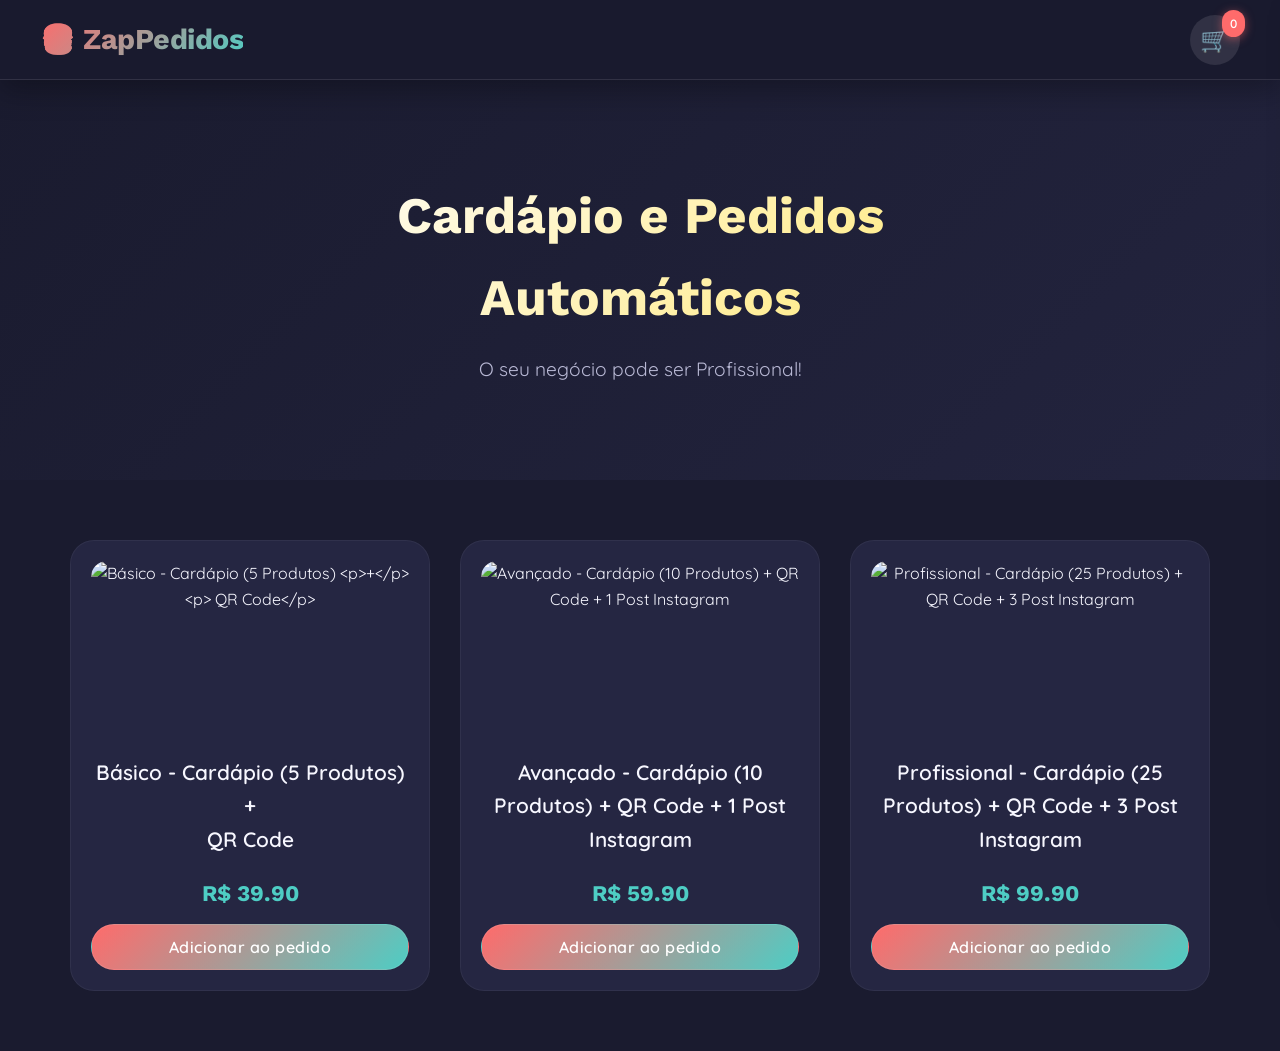
==== index.html @ 63b74d00 "Add files via upload" ====
<!DOCTYPE html>
<html lang="pt-br">
<head>
<meta charset="UTF-8">
<meta name="viewport" content="width=device-width, initial-scale=1.0">
<title>ZapPedidos • Cardápio Digital</title>

<link rel="preconnect" href="https://fonts.googleapis.com">
<link rel="preconnect" href="https://fonts.gstatic.com" crossorigin>
<link href="https://fonts.googleapis.com/css2?family=Quicksand:wght@300;400;500;600;700&family=Work+Sans:wght@300;400;500;600&display=swap" rel="stylesheet">

<style>
:root {
  --primary: #ff6b6b;
  --primary-light: #ff8e8e;
  --secondary: #4ecdc4;
  --accent: #ffe66d;
  --bg-dark: #1a1b2f;
  --bg-card: #252642;
  --bg-sidebar: #2c2d4a;
  --text-primary: #f7f7ff;
  --text-secondary: #b8b8d4;
  --shadow: 0 10px 30px rgba(0, 0, 0, 0.3);
  --shadow-hover: 0 15px 40px rgba(0, 0, 0, 0.4);
  --gradient: linear-gradient(135deg, var(--primary), var(--secondary));
  --success: #4caf50;
  --warning: #ff9800;
}

* {
  margin: 0;
  padding: 0;
  box-sizing: border-box;
  font-family: 'Quicksand', sans-serif;
}

body {
  background: var(--bg-dark);
  color: var(--text-primary);
  line-height: 1.6;
}


header {
  position: fixed;
  top: 0;
  left: 0;
  width: 100%;
  height: 80px;
  background: rgba(26, 27, 47, 0.95);
  backdrop-filter: blur(10px);
  -webkit-backdrop-filter: blur(10px);
  display: flex;
  justify-content: space-between;
  align-items: center;
  padding: 0 40px;
  z-index: 1000;
  box-shadow: var(--shadow);
  border-bottom: 1px solid rgba(255, 255, 255, 0.1);
}

.logo {
  font-size: 1.8rem;
  font-weight: 700;
  background: var(--gradient);
  -webkit-background-clip: text;
  -webkit-text-fill-color: transparent;
  letter-spacing: -0.5px;
  font-family: 'Work Sans', sans-serif;
}

.cart-icon {
  cursor: pointer;
  position: relative;
  font-size: 24px;
  padding: 10px;
  background: rgba(255, 255, 255, 0.1);
  border-radius: 50%;
  width: 50px;
  height: 50px;
  display: flex;
  align-items: center;
  justify-content: center;
  transition: all 0.3s ease;
}

.cart-icon:hover {
  background: rgba(255, 255, 255, 0.2);
  transform: scale(1.1);
}

.cart-count {
  position: absolute;
  top: -5px;
  right: -5px;
  background: var(--primary);
  color: white;
  font-size: 12px;
  font-weight: 600;
  padding: 4px 8px;
  border-radius: 20px;
  min-width: 22px;
  text-align: center;
  box-shadow: 0 2px 10px rgba(255, 107, 107, 0.5);
}

.hero {
  margin-top: 80px;
  height: 400px;
  background: linear-gradient(135deg, rgba(26, 27, 47, 0.9), rgba(37, 38, 66, 0.8)), url("https://images.unsplash.com/photo-1504674900247-0877df9cc836?w=1200") center/cover no-repeat;
  display: flex;
  align-items: center;
  justify-content: center;
  text-align: center;
  position: relative;
}

.hero-content {
  max-width: 800px;
  padding: 0 20px;
  animation: fadeInUp 1s ease;
}

@keyframes fadeInUp {
  from {
    opacity: 0;
    transform: translateY(30px);
  }
  to {
    opacity: 1;
    transform: translateY(0);
  }
}

.hero h1 {
  font-size: 3.2rem;
  font-weight: 700;
  margin-bottom: 15px;
  font-family: 'Work Sans', sans-serif;
  background: linear-gradient(135deg, #fff, var(--accent));
  -webkit-background-clip: text;
  -webkit-text-fill-color: transparent;
}

.hero p {
  font-size: 1.2rem;
  color: var(--text-secondary);
  font-weight: 400;
}


.container {
  max-width: 1200px;
  margin: 0 auto;
  padding: 60px 30px;
}

.grid {
  display: grid;
  grid-template-columns: repeat(auto-fill, minmax(280px, 1fr));
  gap: 30px;
}

.card {
  background: var(--bg-card);
  border-radius: 24px;
  padding: 20px;
  text-align: center;
  transition: all 0.3s cubic-bezier(0.4, 0, 0.2, 1);
  border: 1px solid rgba(255, 255, 255, 0.05);
  backdrop-filter: blur(10px);
  display: flex;
  flex-direction: column;
}

.card:hover {
  transform: translateY(-8px);
  box-shadow: var(--shadow-hover);
  border-color: rgba(78, 205, 196, 0.3);
}

.card img {
  width: 100%;
  height: 180px;
  object-fit: cover;
  border-radius: 16px;
  margin-bottom: 15px;
  transition: transform 0.3s ease;
}

.card:hover img {
  transform: scale(1.02);
}

.card h3 {
  font-size: 1.3rem;
  font-weight: 600;
  margin-bottom: 8px;
  color: var(--text-primary);
}

.card span {
  color: var(--secondary);
  font-weight: 700;
  font-size: 1.4rem;
  display: block;
  margin: 12px 0;
  font-family: 'Work Sans', sans-serif;
}

button {
  background: var(--gradient);
  border: none;
  padding: 12px 20px;
  border-radius: 50px;
  color: white;
  font-weight: 600;
  font-size: 1rem;
  cursor: pointer;
  transition: all 0.3s ease;
  border: 1px solid rgba(255, 255, 255, 0.1);
  font-family: 'Quicksand', sans-serif;
  letter-spacing: 0.5px;
}

button:hover {
  transform: scale(1.05);
  box-shadow: 0 5px 20px rgba(78, 205, 196, 0.4);
}

button:active {
  transform: scale(0.95);
}

.overlay {
  position: fixed;
  inset: 0;
  background: rgba(0, 0, 0, 0.7);
  backdrop-filter: blur(5px);
  -webkit-backdrop-filter: blur(5px);
  opacity: 0;
  pointer-events: none;
  transition: opacity 0.4s ease;
  z-index: 1100;
}

.overlay.active {
  opacity: 1;
  pointer-events: all;
}

.sidebar {
  position: fixed;
  right: -400px;
  top: 0;
  width: 380px;
  height: 100%;
  background: var(--bg-sidebar);
  padding: 30px;
  transition: right 0.4s cubic-bezier(0.4, 0, 0.2, 1);
  overflow-y: auto;
  z-index: 1200;
  box-shadow: var(--shadow);
  border-left: 1px solid rgba(255, 255, 255, 0.1);
}

.sidebar.active {
  right: 0;
}

.sidebar-header {
  display: flex;
  justify-content: space-between;
  align-items: center;
  margin-bottom: 30px;
  padding-bottom: 15px;
  border-bottom: 2px solid rgba(255, 255, 255, 0.1);
}

.sidebar-header h2 {
  font-size: 1.8rem;
  font-weight: 600;
  color: var(--text-primary);
  font-family: 'Work Sans', sans-serif;
}

.sidebar-header button {
  background: rgba(255, 255, 255, 0.1);
  border: none;
  font-size: 24px;
  width: 40px;
  height: 40px;
  border-radius: 50%;
  display: flex;
  align-items: center;
  justify-content: center;
  cursor: pointer;
  transition: all 0.3s ease;
  padding: 0;
}

.sidebar-header button:hover {
  background: rgba(255, 107, 107, 0.3);
  transform: rotate(90deg);
}

.item {
  display: flex;
  justify-content: space-between;
  align-items: center;
  margin-bottom: 20px;
  padding: 15px;
  background: rgba(255, 255, 255, 0.05);
  border-radius: 16px;
  transition: all 0.3s ease;
}

.item:hover {
  background: rgba(255, 255, 255, 0.1);
  transform: translateX(-5px);
}

.item strong {
  font-size: 1.1rem;
  color: var(--text-primary);
}

.controls {
  display: flex;
  align-items: center;
  gap: 12px;
  margin-top: 8px;
}

.controls button {
  padding: 6px 12px;
  font-size: 16px;
  font-weight: 700;
  min-width: 35px;
  border-radius: 12px;
  background: rgba(255, 255, 255, 0.1);
}

.controls button:hover {
  background: var(--gradient);
  transform: scale(1.1);
}

.controls span {
  font-weight: 600;
  min-width: 25px;
  text-align: center;
}

.total {
  margin-top: 25px;
  padding-top: 20px;
  border-top: 2px solid rgba(255, 255, 255, 0.1);
  font-weight: 700;
  font-size: 1.4rem;
  display: flex;
  justify-content: space-between;
  color: var(--secondary);
  font-family: 'Work Sans', sans-serif;
}

.pagamento-section {
  margin-top: 20px;
  background: rgba(255, 255, 255, 0.05);
  border-radius: 20px;
  padding: 20px;
}

.pagamento-section h3 {
  font-size: 1.2rem;
  margin-bottom: 15px;
  color: var(--text-primary);
  display: flex;
  align-items: center;
  gap: 8px;
}

.pagamento-opcoes {
  display: flex;
  flex-direction: column;
  gap: 12px;
}

.pagamento-option {
  display: flex;
  align-items: center;
  padding: 12px 15px;
  background: rgba(255, 255, 255, 0.03);
  border: 2px solid transparent;
  border-radius: 16px;
  cursor: pointer;
  transition: all 0.3s ease;
}

.pagamento-option:hover {
  background: rgba(255, 255, 255, 0.08);
  transform: translateX(5px);
}

.pagamento-option.selected {
  border-color: var(--secondary);
  background: rgba(78, 205, 196, 0.1);
  box-shadow: 0 0 20px rgba(78, 205, 196, 0.2);
}

.pagamento-option input[type="radio"] {
  display: none;
}

.pagamento-icon {
  font-size: 24px;
  margin-right: 15px;
  width: 40px;
  height: 40px;
  display: flex;
  align-items: center;
  justify-content: center;
  background: rgba(255, 255, 255, 0.1);
  border-radius: 12px;
}

.pagamento-info {
  flex: 1;
}

.pagamento-info strong {
  display: block;
  font-size: 1.1rem;
  color: var(--text-primary);
}

.pagamento-info small {
  font-size: 0.85rem;
  color: var(--text-secondary);
  opacity: 0.8;
}

.pagamento-check {
  color: var(--secondary);
  font-size: 20px;
  opacity: 0;
  transition: opacity 0.3s ease;
}

.pagamento-option.selected .pagamento-check {
  opacity: 1;
}


.troco-container {
  margin-top: 15px;
  padding: 15px;
  background: rgba(255, 255, 255, 0.03);
  border-radius: 16px;
  border-left: 4px solid var(--warning);
  animation: slideDown 0.3s ease;
}

@keyframes slideDown {
  from {
    opacity: 0;
    transform: translateY(-10px);
  }
  to {
    opacity: 1;
    transform: translateY(0);
  }
}

.troco-container label {
  display: block;
  margin-bottom: 8px;
  color: var(--text-primary);
  font-size: 0.95rem;
}

.troco-container input {
  margin-top: 0;
}

input {
  width: 100%;
  margin-top: 15px;
  padding: 15px 18px;
  border-radius: 16px;
  border: 2px solid transparent;
  background: rgba(255, 255, 255, 0.1);
  color: var(--text-primary);
  font-size: 1rem;
  transition: all 0.3s ease;
  font-family: 'Quicksand', sans-serif;
}

input:focus {
  outline: none;
  border-color: var(--secondary);
  background: rgba(255, 255, 255, 0.15);
}

input::placeholder {
  color: var(--text-secondary);
  opacity: 0.7;
}

.finalizar {
  margin-top: 25px;
  width: 100%;
  padding: 16px;
  font-size: 1.1rem;
  font-weight: 700;
  text-transform: uppercase;
  letter-spacing: 1px;
  background: linear-gradient(135deg, var(--primary), #ff8e8e);
}

::-webkit-scrollbar {
  width: 8px;
}

::-webkit-scrollbar-track {
  background: var(--bg-dark);
}

::-webkit-scrollbar-thumb {
  background: var(--primary-light);
  border-radius: 20px;
}

::-webkit-scrollbar-thumb:hover {
  background: var(--primary);
}


@keyframes slideIn {
  from {
    opacity: 0;
    transform: translateX(30px);
  }
  to {
    opacity: 1;
    transform: translateX(0);
  }
}

.card {
  animation: slideIn 0.5s ease backwards;
}

.card:nth-child(1) { animation-delay: 0.1s; }
.card:nth-child(2) { animation-delay: 0.2s; }
.card:nth-child(3) { animation-delay: 0.3s; }
.card:nth-child(4) { animation-delay: 0.4s; }
.card:nth-child(5) { animation-delay: 0.5s; }
.card:nth-child(6) { animation-delay: 0.6s; }

@media (max-width: 768px) {
  header {
    padding: 0 20px;
    height: 70px;
  }
  
  .logo {
    font-size: 1.5rem;
  }
  
  .hero {
    height: 300px;
    margin-top: 70px;
  }
  
  .hero h1 {
    font-size: 2.2rem;
  }
  
  .hero p {
    font-size: 1rem;
  }
  
  .container {
    padding: 40px 20px;
  }
  
  .grid {
    grid-template-columns: 1fr;
    gap: 20px;
  }
  
  .sidebar {
    width: 100%;
    right: -100%;
    padding: 20px;
  }
}
</style>
</head>
<body>

<header>
  <div class="logo">🍔 ZapPedidos</div>
  <div class="cart-icon" onclick="abrirCarrinho()">
    🛒
    <div class="cart-count" id="cart-count">0</div>
  </div>
</header>

<section class="hero">
  <div class="hero-content">
    <h1>Cardápio e Pedidos Automáticos</h1>
    <p>O seu negócio pode ser Profissional!</p>
  </div>
</section>

<div class="container">
  <div class="grid" id="produtos"></div>
</div>

<div class="overlay" id="overlay" onclick="fecharCarrinho()"></div>

<div class="sidebar" id="sidebar">
  <div class="sidebar-header">
    <h2>🛍️ Seu Pedido</h2>
    <button onclick="fecharCarrinho()" aria-label="Fechar carrinho">✕</button>
  </div>

  <div id="itens"></div>
  <div class="total" id="total">Total: R$ 0,00</div>

  <input type="text" id="nome" placeholder="Seu nome completo" autocomplete="off">
  <input type="text" id="endereco" placeholder="Endereço para entrega" autocomplete="off">

  <div class="pagamento-section">
    <h3>💳 Forma de Pagamento</h3>
    <div class="pagamento-opcoes">
      <label class="pagamento-option" id="option-dinheiro" onclick="selecionarPagamento('dinheiro')">
        <input type="radio" name="pagamento" value="dinheiro" id="pag-dinheiro">
        <span class="pagamento-icon">💵</span>
        <div class="pagamento-info">
          <strong>Dinheiro</strong>
          <small>Pagamento na entrega</small>
        </div>
        <span class="pagamento-check" id="check-dinheiro">✓</span>
      </label>
      <label class="pagamento-option" id="option-cartao" onclick="selecionarPagamento('cartao')">
        <input type="radio" name="pagamento" value="cartao" id="pag-cartao">
        <span class="pagamento-icon">💳</span>
        <div class="pagamento-info">
          <strong>Cartão</strong>
          <small>Crédito ou débito</small>
        </div>
        <span class="pagamento-check" id="check-cartao">✓</span>
      </label>
      <label class="pagamento-option" id="option-pix" onclick="selecionarPagamento('pix')">
        <input type="radio" name="pagamento" value="pix" id="pag-pix">
        <span class="pagamento-icon">📱</span>
        <div class="pagamento-info">
          <strong>PIX</strong>
          <small>Chave será enviada no WhatsApp</small>
        </div>
        <span class="pagamento-check" id="check-pix">✓</span>
      </label>
    </div>

    <div id="troco-container" class="troco-container" style="display: none;">
      <label>💰 Precisa de troco para quanto?</label>
      <input type="text" id="troco" placeholder="Ex: R$ 100,00" autocomplete="off">
    </div>
  </div>

  <button class="finalizar" onclick="enviar()">
    📱 Finalizar no WhatsApp
  </button>
</div>

<script>
const MEU_WHATSAPP = "5524992346329"; 

const PRODUTOS = [
  { id: 1, nome: "Básico - Cardápio (5 Produtos) <p>+</p><p> QR Code</p>", preco: 39.90, img: "https://ghostxxan.github.io/imagesZap/img/Propaganda/basico1-600x350.png" },
  { id: 2, nome: "Avançado - Cardápio (10 Produtos) + QR Code + 1 Post Instagram", preco: 59.90, img: "https://ghostxxan.github.io/imagesZap/img/Propaganda/avancado1-600x350.png" },
  { id: 3, nome: "Profissional - Cardápio (25 Produtos) + QR Code + 3 Post Instagram", preco: 99.90, img: "https://ghostxxan.github.io/imagesZap/img/Propaganda/profissional-600x350.png" }
];

let carrinho = {};
let pagamentoSelecionado = null;

function render() {
  document.getElementById("produtos").innerHTML = PRODUTOS.map(p => `
    <div class="card">
      <img src="${p.img}" alt="${p.nome}" loading="lazy">
      <h3>${p.nome}</h3>
      <span>R$ ${p.preco.toFixed(2)}</span>
      <button onclick="add(${p.id})">Adicionar ao pedido</button>
    </div>
  `).join("");
}

function add(id) {
  if (!carrinho[id]) {
    carrinho[id] = { ...PRODUTOS.find(p => p.id === id), qtd: 0 };
  }
  carrinho[id].qtd++;
  atualizar();
  animarBotao(id);
}

function remove(id) {
  if (carrinho[id]) {
    carrinho[id].qtd--;
    if (carrinho[id].qtd <= 0) {
      delete carrinho[id];
    }
  }
  atualizar();
}

function animarBotao(id) {
  const botoes = document.querySelectorAll('.card button');
  botoes[id - 1].style.transform = 'scale(0.95)';
  setTimeout(() => {
    botoes[id - 1].style.transform = 'scale(1)';
  }, 200);
}

function atualizar() {
  let total = 0;
  let qtdTotal = 0;
  let html = "";

  Object.values(carrinho).forEach(item => {
    total += item.preco * item.qtd;
    qtdTotal += item.qtd;

    html += `
      <div class="item">
        <div>
          <strong>${item.nome}</strong>
          <div class="controls">
            <button onclick="remove(${item.id})" aria-label="Remover um">−</button>
            <span>${item.qtd}</span>
            <button onclick="add(${item.id})" aria-label="Adicionar mais">+</button>
          </div>
        </div>
        <span>R$ ${(item.preco * item.qtd).toFixed(2)}</span>
      </div>
    `;
  });

  if (qtdTotal === 0) {
    html = '<p style="text-align: center; opacity: 0.7; padding: 30px;">Seu carrinho está vazio 🛒</p>';
  }

  document.getElementById("itens").innerHTML = html;
  document.getElementById("total").innerHTML = `Total: <span>R$ ${total.toFixed(2)}</span>`;
  document.getElementById("cart-count").innerText = qtdTotal;
}

function selecionarPagamento(tipo) {
  pagamentoSelecionado = tipo;
  
  document.querySelectorAll('.pagamento-option').forEach(opt => {
    opt.classList.remove('selected');
  });

  document.getElementById(`option-${tipo}`).classList.add('selected');

  const trocoContainer = document.getElementById('troco-container');
  if (tipo === 'dinheiro') {
    trocoContainer.style.display = 'block';
  } else {
    trocoContainer.style.display = 'none';
    document.getElementById('troco').value = '';
  }
}

function abrirCarrinho() {
  document.getElementById("sidebar").classList.add("active");
  document.getElementById("overlay").classList.add("active");
  document.body.style.overflow = "hidden";
}

function fecharCarrinho() {
  document.getElementById("sidebar").classList.remove("active");
  document.getElementById("overlay").classList.remove("active");
  document.body.style.overflow = "auto";
}

document.addEventListener("keydown", function(e) {
  if (e.key === "Escape") {
    fecharCarrinho();
  }
});

function enviar() {
  const nome = document.getElementById("nome").value.trim();
  const endereco = document.getElementById("endereco").value.trim();
  const troco = document.getElementById("troco").value.trim();

  if (!nome || !endereco || Object.keys(carrinho).length === 0) {
    alert("Por favor, preencha seu nome, endereço e adicione itens ao carrinho! 💛");
    return;
  }

  if (!pagamentoSelecionado) {
    alert("Escolha uma forma de pagamento! 💳");
    return;
  }

  let total = 0;
  
  const pagamentoInfo = {
    dinheiro: { emoji: "💵", texto: "Dinheiro" },
    cartao: { emoji: "💳", texto: "Cartão (Crédito/Débito)" },
    pix: { emoji: "📱", texto: "PIX" }
  };

  let texto = `🧾 *NOVO PEDIDO - ZapPedidos*\n\n`;
  texto += `👤 *Cliente:* ${nome}\n`;
  texto += `📍 *Endereço:* ${endereco}\n`;
  texto += `━━━━━━━━━━━━━━━━━━\n\n`;
  texto += `*ITENS DO PEDIDO:*\n`;

  Object.values(carrinho).forEach(item => {
    texto += `• ${item.qtd}x ${item.nome} - R$ ${(item.preco * item.qtd).toFixed(2)}\n`;
    total += item.preco * item.qtd;
  });

  texto += `\n━━━━━━━━━━━━━━━━━━\n`;
  texto += `💰 *TOTAL: R$ ${total.toFixed(2)}*\n`;
  texto += `💳 *Pagamento:* ${pagamentoInfo[pagamentoSelecionado].emoji} ${pagamentoInfo[pagamentoSelecionado].texto}\n`;
  

  if (pagamentoSelecionado === 'dinheiro' && troco) {
    texto += `💵 *Troco para:* R$ ${troco}\n`;
  }
  
  texto += `━━━━━━━━━━━━━━━━━━\n\n`;
  texto += `⏱️ *Tempo estimado:* 45-60 min\n`;
  
  if (pagamentoSelecionado === 'pix') {
    texto += `🔑 *Chave PIX:* Enviaremos no chat\n`;
  }
  
  texto += `\n✨ *Obrigado pela preferência!*`;

  window.open(`https://wa.me/${MEU_WHATSAPP}?text=${encodeURIComponent(texto)}`, '_blank');
  

  alert("✅ Pedido enviado para o WhatsApp!");
  

}


render();
</script>

</body>
</html>
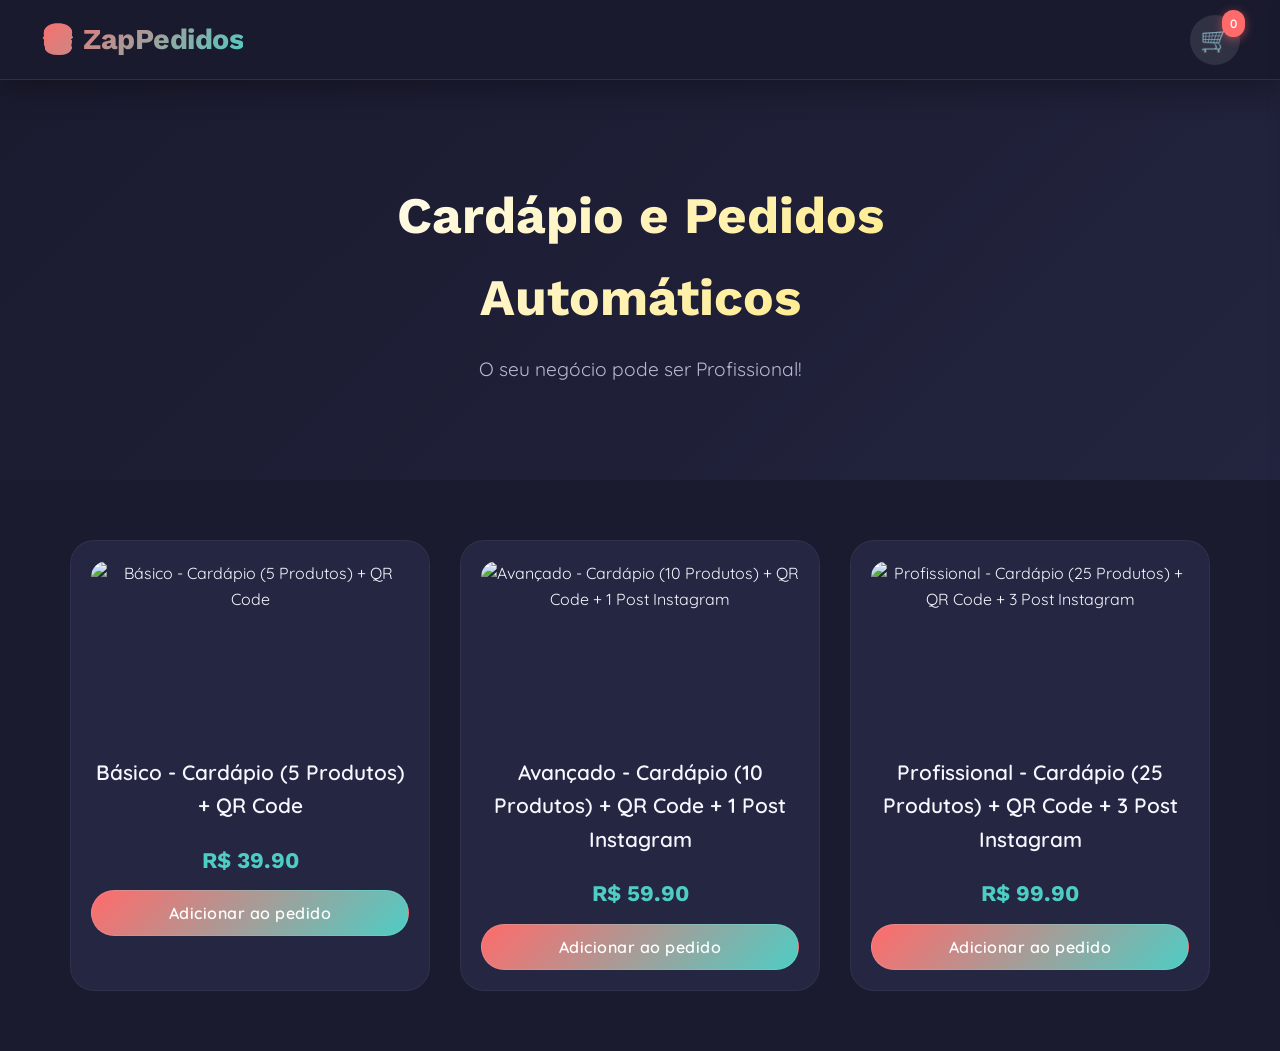
==== commit b7fa4c1d: "Update index.html" ====
--- a/index.html
+++ b/index.html
@@ -680,7 +680,7 @@
 const MEU_WHATSAPP = "5524992346329"; 
 
 const PRODUTOS = [
-  { id: 1, nome: "Básico - Cardápio (5 Produtos) <p>+</p><p> QR Code</p>", preco: 39.90, img: "https://ghostxxan.github.io/imagesZap/img/Propaganda/basico1-600x350.png" },
+  { id: 1, nome: "Básico - Cardápio (5 Produtos) + QR Code", preco: 39.90 ,  img: "https://ghostxxan.github.io/imagesZap/img/Propaganda/basico1-600x350.png" },
   { id: 2, nome: "Avançado - Cardápio (10 Produtos) + QR Code + 1 Post Instagram", preco: 59.90, img: "https://ghostxxan.github.io/imagesZap/img/Propaganda/avancado1-600x350.png" },
   { id: 3, nome: "Profissional - Cardápio (25 Produtos) + QR Code + 3 Post Instagram", preco: 99.90, img: "https://ghostxxan.github.io/imagesZap/img/Propaganda/profissional-600x350.png" }
 ];
@@ -813,14 +813,14 @@
   let total = 0;
   
   const pagamentoInfo = {
-    dinheiro: { emoji: "💵", texto: "Dinheiro" },
-    cartao: { emoji: "💳", texto: "Cartão (Crédito/Débito)" },
-    pix: { emoji: "📱", texto: "PIX" }
+    dinheiro: { texto: "Dinheiro" },
+    cartao: { texto: "Cartão (Crédito/Débito)" },
+    pix: { texto: "PIX" }
   };
 
-  let texto = `🧾 *NOVO PEDIDO - ZapPedidos*\n\n`;
-  texto += `👤 *Cliente:* ${nome}\n`;
-  texto += `📍 *Endereço:* ${endereco}\n`;
+  let texto = ` *NOVO PEDIDO - ZapPedidos*\n\n`;
+  texto += ` *Cliente:* ${nome}\n`;
+  texto += ` *Endereço:* ${endereco}\n`;
   texto += `━━━━━━━━━━━━━━━━━━\n\n`;
   texto += `*ITENS DO PEDIDO:*\n`;
 
@@ -830,22 +830,22 @@
   });
 
   texto += `\n━━━━━━━━━━━━━━━━━━\n`;
-  texto += `💰 *TOTAL: R$ ${total.toFixed(2)}*\n`;
-  texto += `💳 *Pagamento:* ${pagamentoInfo[pagamentoSelecionado].emoji} ${pagamentoInfo[pagamentoSelecionado].texto}\n`;
+  texto += ` *TOTAL: R$ ${total.toFixed(2)}*\n`;
+  texto += ` *Pagamento:* ${pagamentoInfo[pagamentoSelecionado].texto}\n`;
   
 
   if (pagamentoSelecionado === 'dinheiro' && troco) {
-    texto += `💵 *Troco para:* R$ ${troco}\n`;
+    texto += ` *Troco para:* R$ ${troco}\n`;
   }
   
   texto += `━━━━━━━━━━━━━━━━━━\n\n`;
-  texto += `⏱️ *Tempo estimado:* 45-60 min\n`;
+  texto += ` *Tempo estimado:* 45-60 min\n`;
   
   if (pagamentoSelecionado === 'pix') {
-    texto += `🔑 *Chave PIX:* Enviaremos no chat\n`;
-  }
-  
-  texto += `\n✨ *Obrigado pela preferência!*`;
+    texto += ` *Chave PIX:* Enviaremos no chat\n`;
+  }
+  
+  texto += `\n *Obrigado pela preferência!*`;
 
   window.open(`https://wa.me/${MEU_WHATSAPP}?text=${encodeURIComponent(texto)}`, '_blank');
   
@@ -860,4 +860,8 @@
 </script>
 
 </body>
-</html>+
+</html>
+
+
+
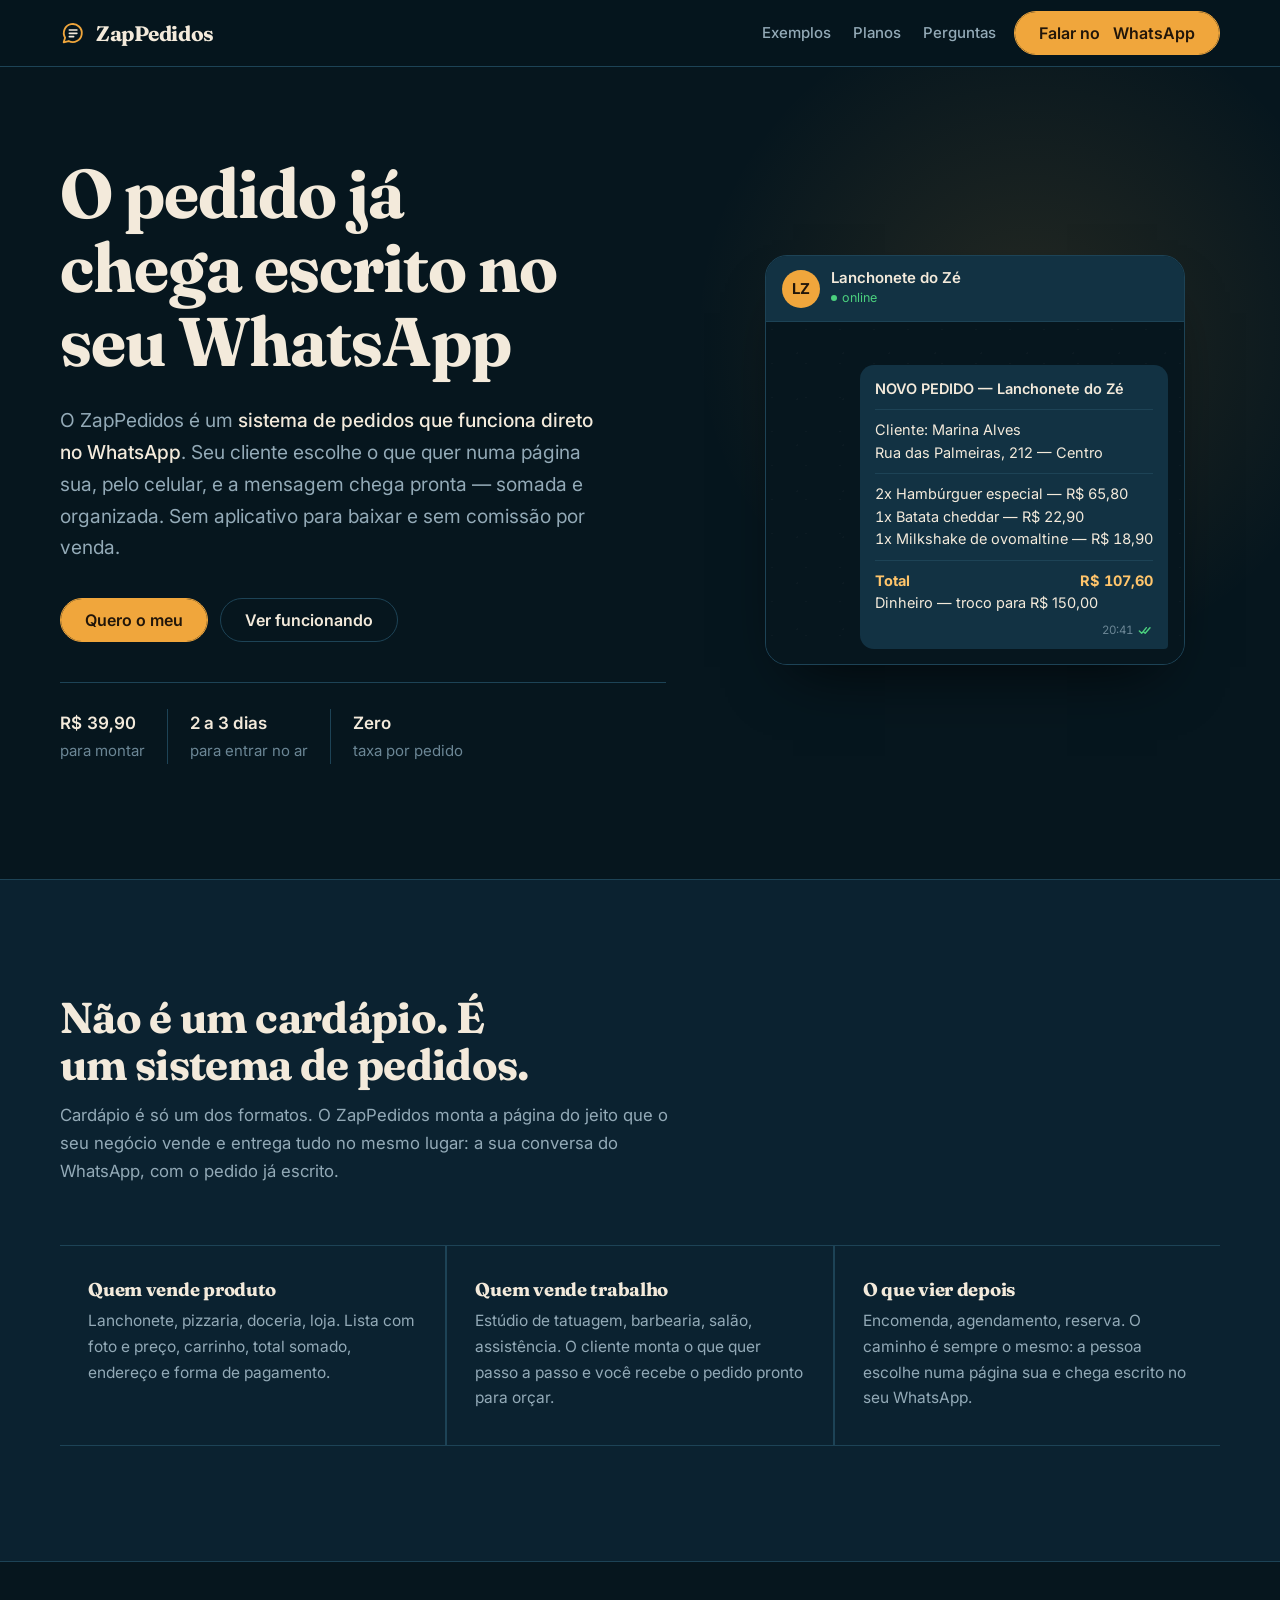
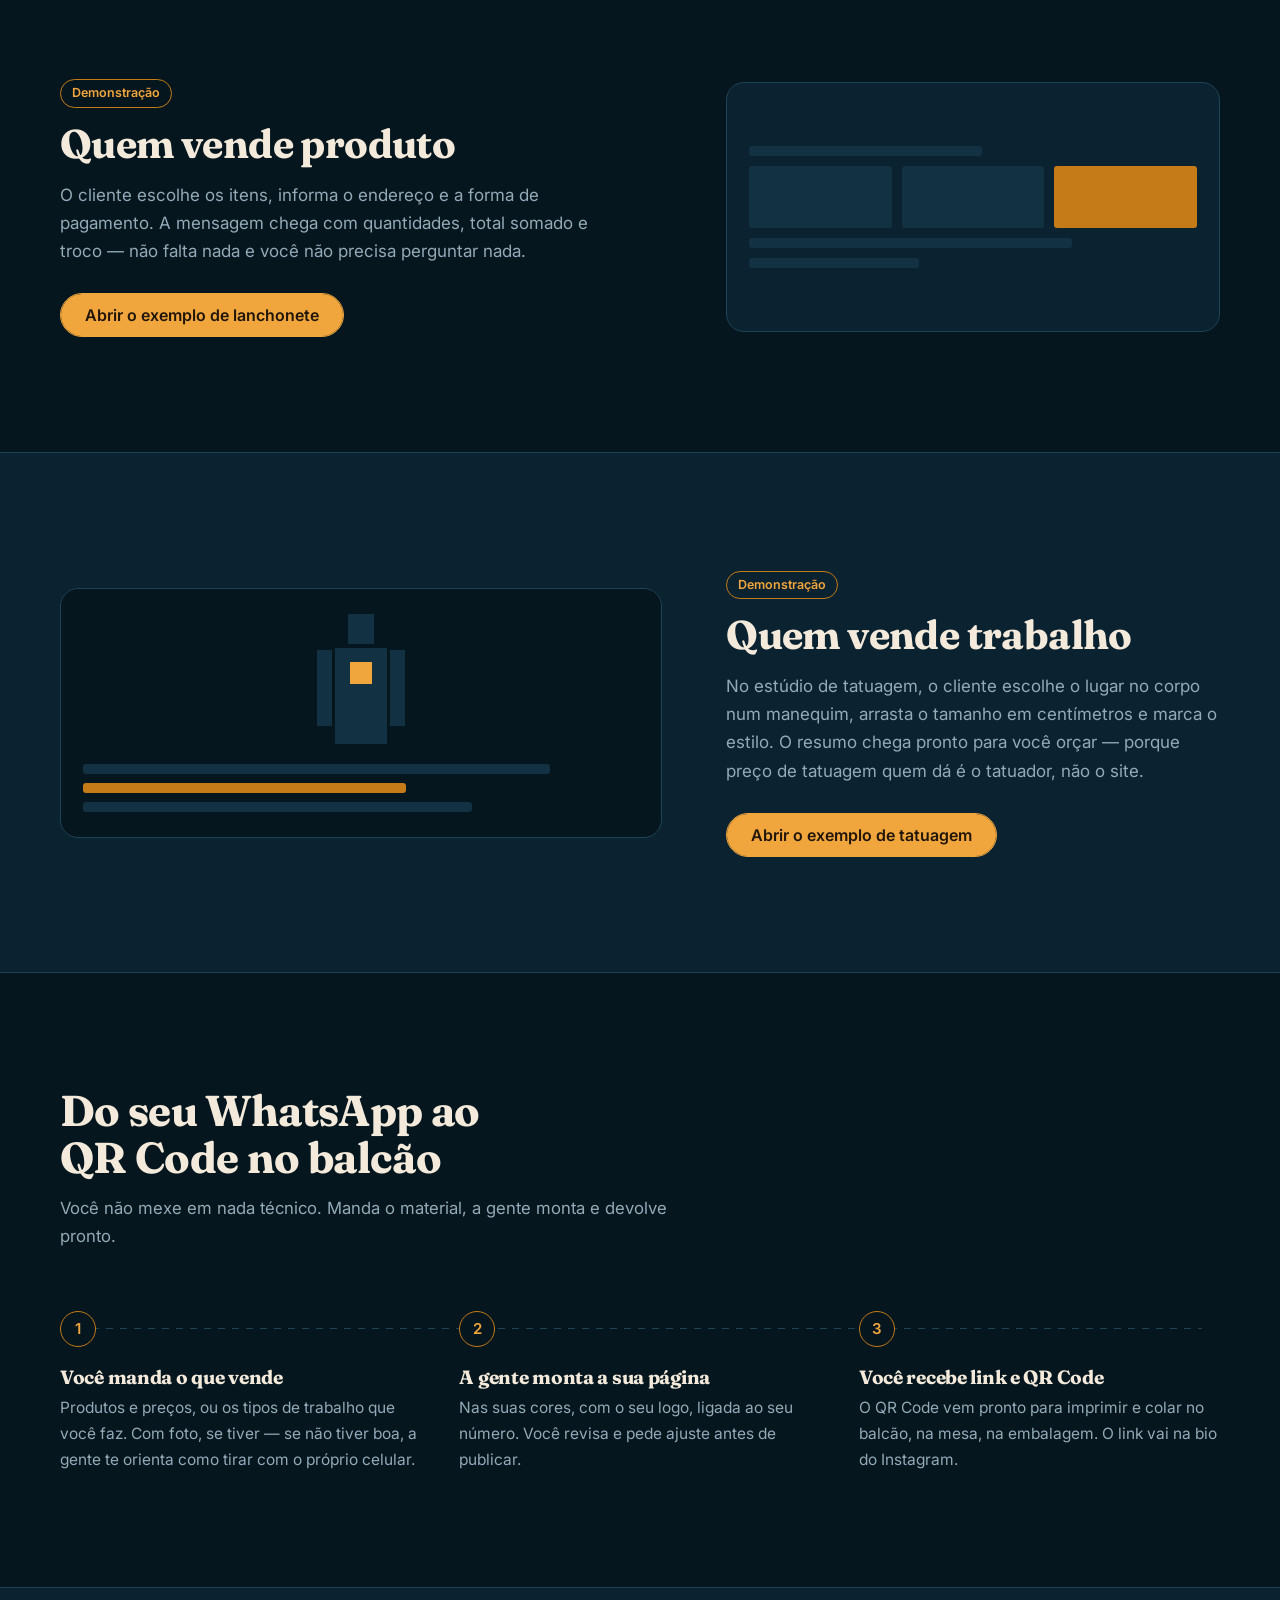
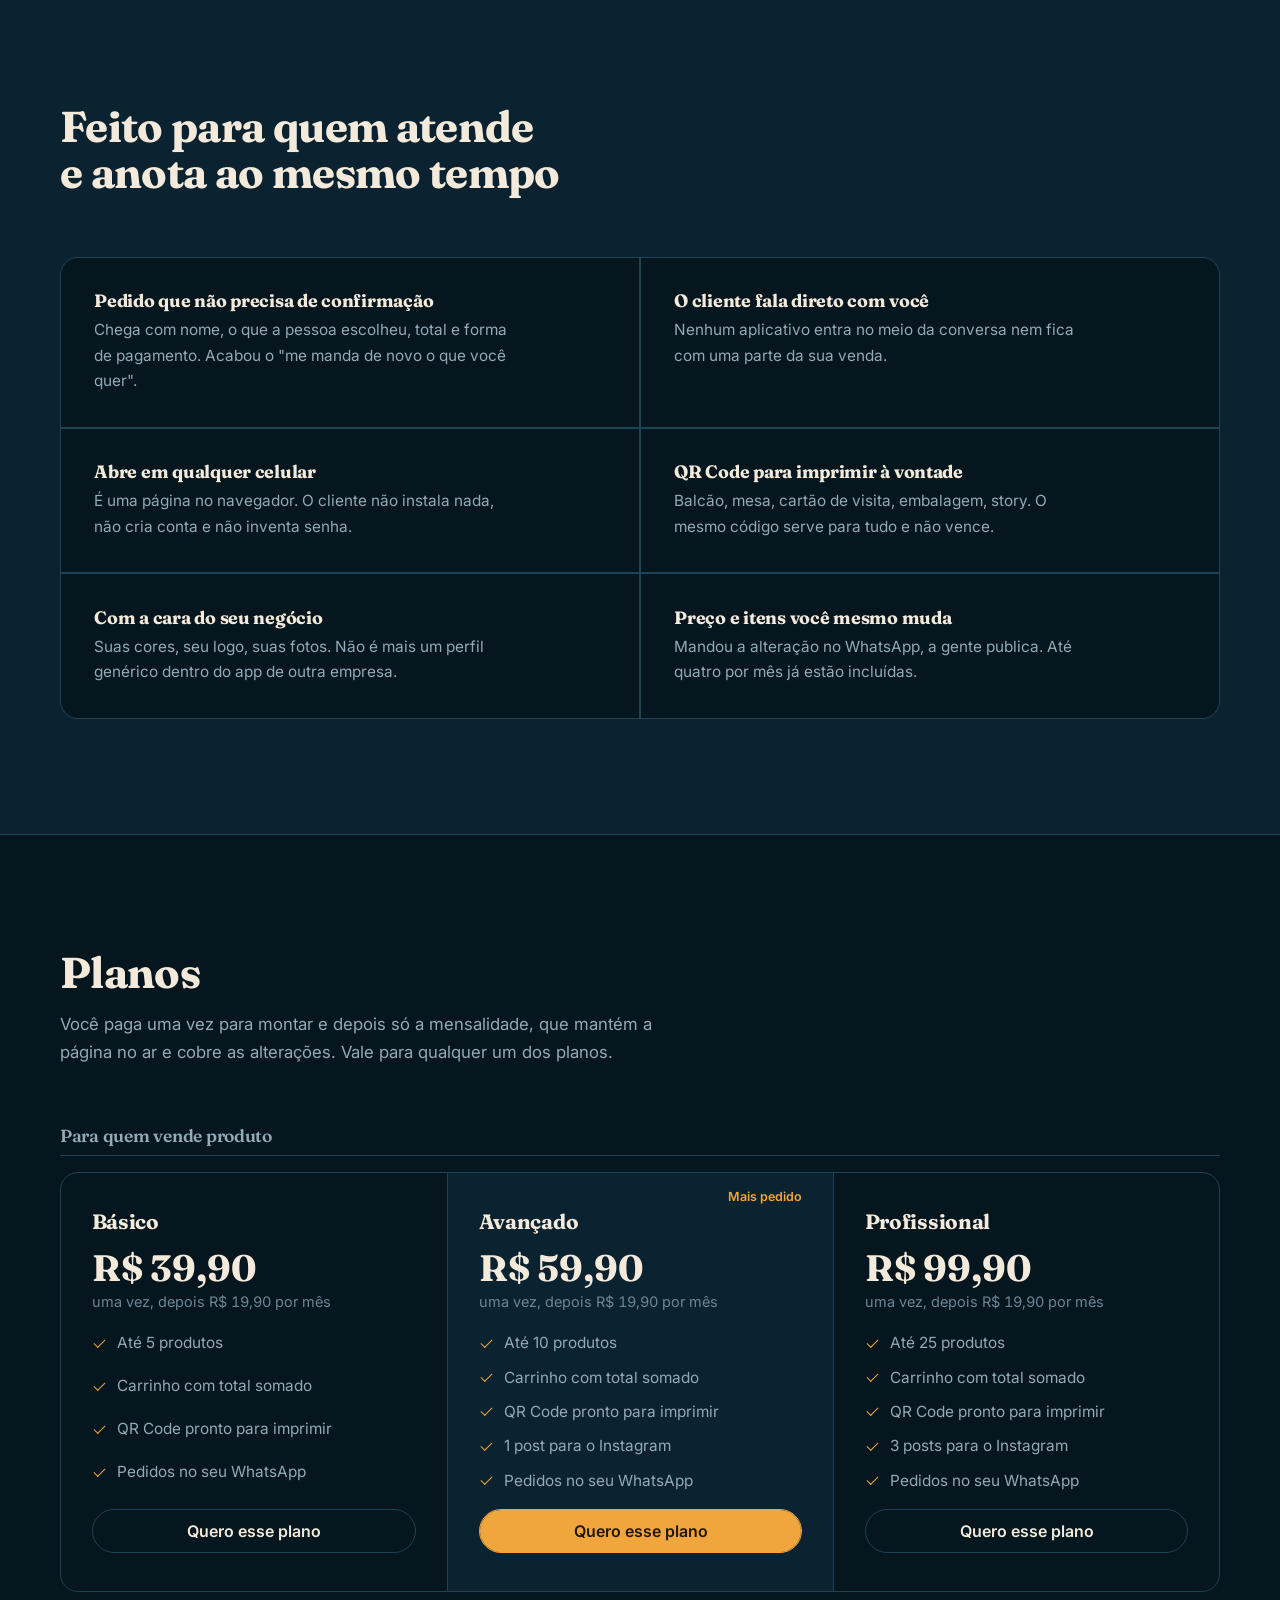
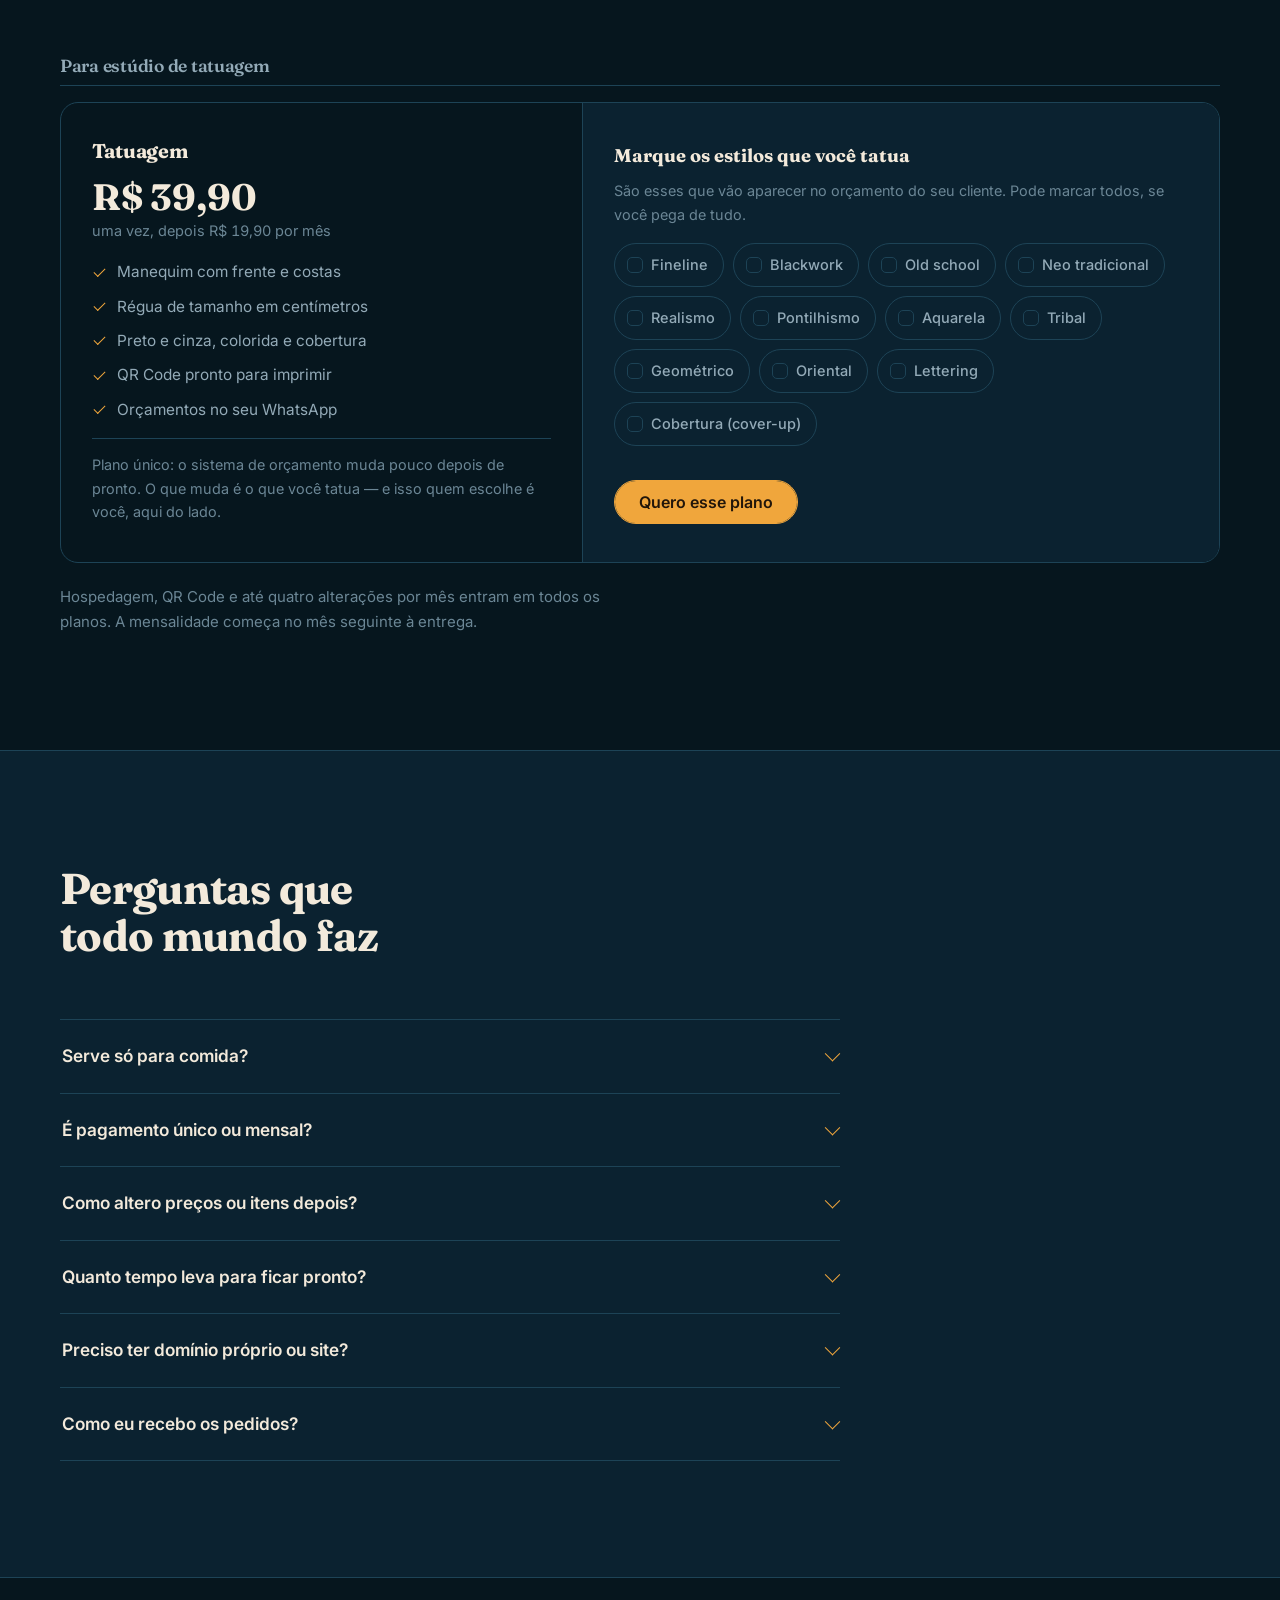
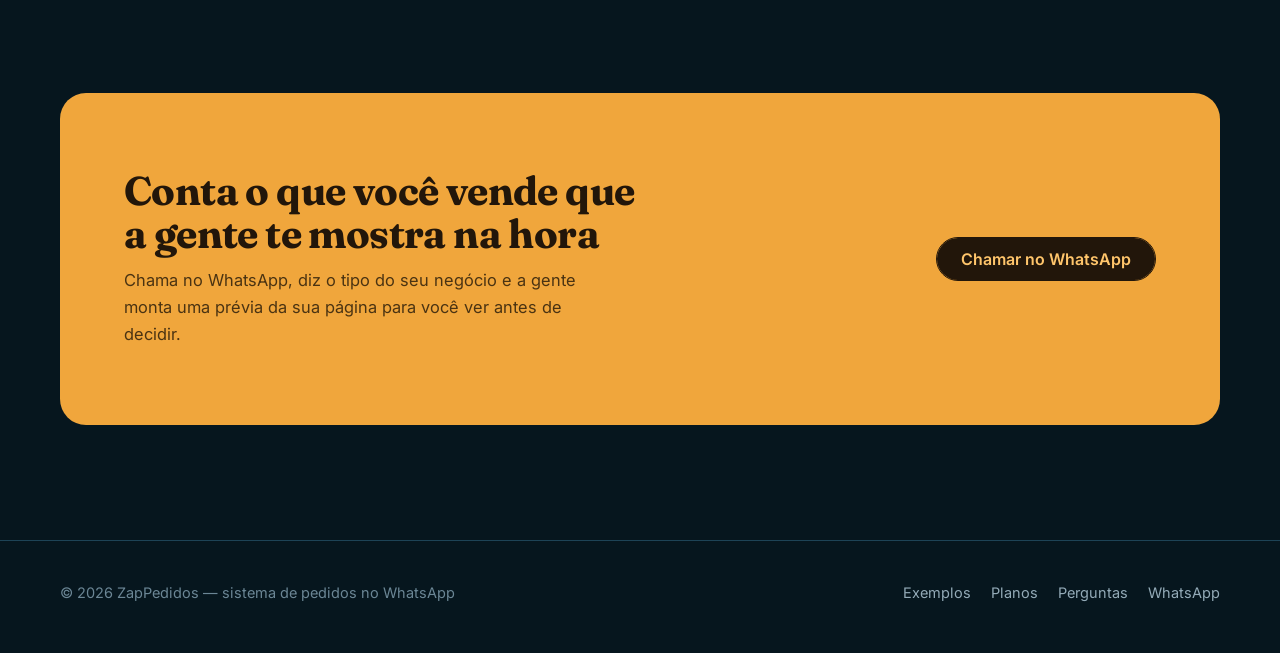
==== commit 290da7cf: "Add files via upload" ====
--- a/index.html
+++ b/index.html
@@ -1,867 +1,411 @@
-<!DOCTYPE html>
-<html lang="pt-br">
-<head>
-<meta charset="UTF-8">
-<meta name="viewport" content="width=device-width, initial-scale=1.0">
-<title>ZapPedidos • Cardápio Digital</title>
-
-<link rel="preconnect" href="https://fonts.googleapis.com">
-<link rel="preconnect" href="https://fonts.gstatic.com" crossorigin>
-<link href="https://fonts.googleapis.com/css2?family=Quicksand:wght@300;400;500;600;700&family=Work+Sans:wght@300;400;500;600&display=swap" rel="stylesheet">
-
-<style>
-:root {
-  --primary: #ff6b6b;
-  --primary-light: #ff8e8e;
-  --secondary: #4ecdc4;
-  --accent: #ffe66d;
-  --bg-dark: #1a1b2f;
-  --bg-card: #252642;
-  --bg-sidebar: #2c2d4a;
-  --text-primary: #f7f7ff;
-  --text-secondary: #b8b8d4;
-  --shadow: 0 10px 30px rgba(0, 0, 0, 0.3);
-  --shadow-hover: 0 15px 40px rgba(0, 0, 0, 0.4);
-  --gradient: linear-gradient(135deg, var(--primary), var(--secondary));
-  --success: #4caf50;
-  --warning: #ff9800;
-}
-
-* {
-  margin: 0;
-  padding: 0;
-  box-sizing: border-box;
-  font-family: 'Quicksand', sans-serif;
-}
-
-body {
-  background: var(--bg-dark);
-  color: var(--text-primary);
-  line-height: 1.6;
-}
-
-
-header {
-  position: fixed;
-  top: 0;
-  left: 0;
-  width: 100%;
-  height: 80px;
-  background: rgba(26, 27, 47, 0.95);
-  backdrop-filter: blur(10px);
-  -webkit-backdrop-filter: blur(10px);
-  display: flex;
-  justify-content: space-between;
-  align-items: center;
-  padding: 0 40px;
-  z-index: 1000;
-  box-shadow: var(--shadow);
-  border-bottom: 1px solid rgba(255, 255, 255, 0.1);
-}
-
-.logo {
-  font-size: 1.8rem;
-  font-weight: 700;
-  background: var(--gradient);
-  -webkit-background-clip: text;
-  -webkit-text-fill-color: transparent;
-  letter-spacing: -0.5px;
-  font-family: 'Work Sans', sans-serif;
-}
-
-.cart-icon {
-  cursor: pointer;
-  position: relative;
-  font-size: 24px;
-  padding: 10px;
-  background: rgba(255, 255, 255, 0.1);
-  border-radius: 50%;
-  width: 50px;
-  height: 50px;
-  display: flex;
-  align-items: center;
-  justify-content: center;
-  transition: all 0.3s ease;
-}
-
-.cart-icon:hover {
-  background: rgba(255, 255, 255, 0.2);
-  transform: scale(1.1);
-}
-
-.cart-count {
-  position: absolute;
-  top: -5px;
-  right: -5px;
-  background: var(--primary);
-  color: white;
-  font-size: 12px;
-  font-weight: 600;
-  padding: 4px 8px;
-  border-radius: 20px;
-  min-width: 22px;
-  text-align: center;
-  box-shadow: 0 2px 10px rgba(255, 107, 107, 0.5);
-}
-
-.hero {
-  margin-top: 80px;
-  height: 400px;
-  background: linear-gradient(135deg, rgba(26, 27, 47, 0.9), rgba(37, 38, 66, 0.8)), url("https://images.unsplash.com/photo-1504674900247-0877df9cc836?w=1200") center/cover no-repeat;
-  display: flex;
-  align-items: center;
-  justify-content: center;
-  text-align: center;
-  position: relative;
-}
-
-.hero-content {
-  max-width: 800px;
-  padding: 0 20px;
-  animation: fadeInUp 1s ease;
-}
-
-@keyframes fadeInUp {
-  from {
-    opacity: 0;
-    transform: translateY(30px);
-  }
-  to {
-    opacity: 1;
-    transform: translateY(0);
-  }
-}
-
-.hero h1 {
-  font-size: 3.2rem;
-  font-weight: 700;
-  margin-bottom: 15px;
-  font-family: 'Work Sans', sans-serif;
-  background: linear-gradient(135deg, #fff, var(--accent));
-  -webkit-background-clip: text;
-  -webkit-text-fill-color: transparent;
-}
-
-.hero p {
-  font-size: 1.2rem;
-  color: var(--text-secondary);
-  font-weight: 400;
-}
-
-
-.container {
-  max-width: 1200px;
-  margin: 0 auto;
-  padding: 60px 30px;
-}
-
-.grid {
-  display: grid;
-  grid-template-columns: repeat(auto-fill, minmax(280px, 1fr));
-  gap: 30px;
-}
-
-.card {
-  background: var(--bg-card);
-  border-radius: 24px;
-  padding: 20px;
-  text-align: center;
-  transition: all 0.3s cubic-bezier(0.4, 0, 0.2, 1);
-  border: 1px solid rgba(255, 255, 255, 0.05);
-  backdrop-filter: blur(10px);
-  display: flex;
-  flex-direction: column;
-}
-
-.card:hover {
-  transform: translateY(-8px);
-  box-shadow: var(--shadow-hover);
-  border-color: rgba(78, 205, 196, 0.3);
-}
-
-.card img {
-  width: 100%;
-  height: 180px;
-  object-fit: cover;
-  border-radius: 16px;
-  margin-bottom: 15px;
-  transition: transform 0.3s ease;
-}
-
-.card:hover img {
-  transform: scale(1.02);
-}
-
-.card h3 {
-  font-size: 1.3rem;
-  font-weight: 600;
-  margin-bottom: 8px;
-  color: var(--text-primary);
-}
-
-.card span {
-  color: var(--secondary);
-  font-weight: 700;
-  font-size: 1.4rem;
-  display: block;
-  margin: 12px 0;
-  font-family: 'Work Sans', sans-serif;
-}
-
-button {
-  background: var(--gradient);
-  border: none;
-  padding: 12px 20px;
-  border-radius: 50px;
-  color: white;
-  font-weight: 600;
-  font-size: 1rem;
-  cursor: pointer;
-  transition: all 0.3s ease;
-  border: 1px solid rgba(255, 255, 255, 0.1);
-  font-family: 'Quicksand', sans-serif;
-  letter-spacing: 0.5px;
-}
-
-button:hover {
-  transform: scale(1.05);
-  box-shadow: 0 5px 20px rgba(78, 205, 196, 0.4);
-}
-
-button:active {
-  transform: scale(0.95);
-}
-
-.overlay {
-  position: fixed;
-  inset: 0;
-  background: rgba(0, 0, 0, 0.7);
-  backdrop-filter: blur(5px);
-  -webkit-backdrop-filter: blur(5px);
-  opacity: 0;
-  pointer-events: none;
-  transition: opacity 0.4s ease;
-  z-index: 1100;
-}
-
-.overlay.active {
-  opacity: 1;
-  pointer-events: all;
-}
-
-.sidebar {
-  position: fixed;
-  right: -400px;
-  top: 0;
-  width: 380px;
-  height: 100%;
-  background: var(--bg-sidebar);
-  padding: 30px;
-  transition: right 0.4s cubic-bezier(0.4, 0, 0.2, 1);
-  overflow-y: auto;
-  z-index: 1200;
-  box-shadow: var(--shadow);
-  border-left: 1px solid rgba(255, 255, 255, 0.1);
-}
-
-.sidebar.active {
-  right: 0;
-}
-
-.sidebar-header {
-  display: flex;
-  justify-content: space-between;
-  align-items: center;
-  margin-bottom: 30px;
-  padding-bottom: 15px;
-  border-bottom: 2px solid rgba(255, 255, 255, 0.1);
-}
-
-.sidebar-header h2 {
-  font-size: 1.8rem;
-  font-weight: 600;
-  color: var(--text-primary);
-  font-family: 'Work Sans', sans-serif;
-}
-
-.sidebar-header button {
-  background: rgba(255, 255, 255, 0.1);
-  border: none;
-  font-size: 24px;
-  width: 40px;
-  height: 40px;
-  border-radius: 50%;
-  display: flex;
-  align-items: center;
-  justify-content: center;
-  cursor: pointer;
-  transition: all 0.3s ease;
-  padding: 0;
-}
-
-.sidebar-header button:hover {
-  background: rgba(255, 107, 107, 0.3);
-  transform: rotate(90deg);
-}
-
-.item {
-  display: flex;
-  justify-content: space-between;
-  align-items: center;
-  margin-bottom: 20px;
-  padding: 15px;
-  background: rgba(255, 255, 255, 0.05);
-  border-radius: 16px;
-  transition: all 0.3s ease;
-}
-
-.item:hover {
-  background: rgba(255, 255, 255, 0.1);
-  transform: translateX(-5px);
-}
-
-.item strong {
-  font-size: 1.1rem;
-  color: var(--text-primary);
-}
-
-.controls {
-  display: flex;
-  align-items: center;
-  gap: 12px;
-  margin-top: 8px;
-}
-
-.controls button {
-  padding: 6px 12px;
-  font-size: 16px;
-  font-weight: 700;
-  min-width: 35px;
-  border-radius: 12px;
-  background: rgba(255, 255, 255, 0.1);
-}
-
-.controls button:hover {
-  background: var(--gradient);
-  transform: scale(1.1);
-}
-
-.controls span {
-  font-weight: 600;
-  min-width: 25px;
-  text-align: center;
-}
-
-.total {
-  margin-top: 25px;
-  padding-top: 20px;
-  border-top: 2px solid rgba(255, 255, 255, 0.1);
-  font-weight: 700;
-  font-size: 1.4rem;
-  display: flex;
-  justify-content: space-between;
-  color: var(--secondary);
-  font-family: 'Work Sans', sans-serif;
-}
-
-.pagamento-section {
-  margin-top: 20px;
-  background: rgba(255, 255, 255, 0.05);
-  border-radius: 20px;
-  padding: 20px;
-}
-
-.pagamento-section h3 {
-  font-size: 1.2rem;
-  margin-bottom: 15px;
-  color: var(--text-primary);
-  display: flex;
-  align-items: center;
-  gap: 8px;
-}
-
-.pagamento-opcoes {
-  display: flex;
-  flex-direction: column;
-  gap: 12px;
-}
-
-.pagamento-option {
-  display: flex;
-  align-items: center;
-  padding: 12px 15px;
-  background: rgba(255, 255, 255, 0.03);
-  border: 2px solid transparent;
-  border-radius: 16px;
-  cursor: pointer;
-  transition: all 0.3s ease;
-}
-
-.pagamento-option:hover {
-  background: rgba(255, 255, 255, 0.08);
-  transform: translateX(5px);
-}
-
-.pagamento-option.selected {
-  border-color: var(--secondary);
-  background: rgba(78, 205, 196, 0.1);
-  box-shadow: 0 0 20px rgba(78, 205, 196, 0.2);
-}
-
-.pagamento-option input[type="radio"] {
-  display: none;
-}
-
-.pagamento-icon {
-  font-size: 24px;
-  margin-right: 15px;
-  width: 40px;
-  height: 40px;
-  display: flex;
-  align-items: center;
-  justify-content: center;
-  background: rgba(255, 255, 255, 0.1);
-  border-radius: 12px;
-}
-
-.pagamento-info {
-  flex: 1;
-}
-
-.pagamento-info strong {
-  display: block;
-  font-size: 1.1rem;
-  color: var(--text-primary);
-}
-
-.pagamento-info small {
-  font-size: 0.85rem;
-  color: var(--text-secondary);
-  opacity: 0.8;
-}
-
-.pagamento-check {
-  color: var(--secondary);
-  font-size: 20px;
-  opacity: 0;
-  transition: opacity 0.3s ease;
-}
-
-.pagamento-option.selected .pagamento-check {
-  opacity: 1;
-}
-
-
-.troco-container {
-  margin-top: 15px;
-  padding: 15px;
-  background: rgba(255, 255, 255, 0.03);
-  border-radius: 16px;
-  border-left: 4px solid var(--warning);
-  animation: slideDown 0.3s ease;
-}
-
-@keyframes slideDown {
-  from {
-    opacity: 0;
-    transform: translateY(-10px);
-  }
-  to {
-    opacity: 1;
-    transform: translateY(0);
-  }
-}
-
-.troco-container label {
-  display: block;
-  margin-bottom: 8px;
-  color: var(--text-primary);
-  font-size: 0.95rem;
-}
-
-.troco-container input {
-  margin-top: 0;
-}
-
-input {
-  width: 100%;
-  margin-top: 15px;
-  padding: 15px 18px;
-  border-radius: 16px;
-  border: 2px solid transparent;
-  background: rgba(255, 255, 255, 0.1);
-  color: var(--text-primary);
-  font-size: 1rem;
-  transition: all 0.3s ease;
-  font-family: 'Quicksand', sans-serif;
-}
-
-input:focus {
-  outline: none;
-  border-color: var(--secondary);
-  background: rgba(255, 255, 255, 0.15);
-}
-
-input::placeholder {
-  color: var(--text-secondary);
-  opacity: 0.7;
-}
-
-.finalizar {
-  margin-top: 25px;
-  width: 100%;
-  padding: 16px;
-  font-size: 1.1rem;
-  font-weight: 700;
-  text-transform: uppercase;
-  letter-spacing: 1px;
-  background: linear-gradient(135deg, var(--primary), #ff8e8e);
-}
-
-::-webkit-scrollbar {
-  width: 8px;
-}
-
-::-webkit-scrollbar-track {
-  background: var(--bg-dark);
-}
-
-::-webkit-scrollbar-thumb {
-  background: var(--primary-light);
-  border-radius: 20px;
-}
-
-::-webkit-scrollbar-thumb:hover {
-  background: var(--primary);
-}
-
-
-@keyframes slideIn {
-  from {
-    opacity: 0;
-    transform: translateX(30px);
-  }
-  to {
-    opacity: 1;
-    transform: translateX(0);
-  }
-}
-
-.card {
-  animation: slideIn 0.5s ease backwards;
-}
-
-.card:nth-child(1) { animation-delay: 0.1s; }
-.card:nth-child(2) { animation-delay: 0.2s; }
-.card:nth-child(3) { animation-delay: 0.3s; }
-.card:nth-child(4) { animation-delay: 0.4s; }
-.card:nth-child(5) { animation-delay: 0.5s; }
-.card:nth-child(6) { animation-delay: 0.6s; }
-
-@media (max-width: 768px) {
-  header {
-    padding: 0 20px;
-    height: 70px;
-  }
-  
-  .logo {
-    font-size: 1.5rem;
-  }
-  
-  .hero {
-    height: 300px;
-    margin-top: 70px;
-  }
-  
-  .hero h1 {
-    font-size: 2.2rem;
-  }
-  
-  .hero p {
-    font-size: 1rem;
-  }
-  
-  .container {
-    padding: 40px 20px;
-  }
-  
-  .grid {
-    grid-template-columns: 1fr;
-    gap: 20px;
-  }
-  
-  .sidebar {
-    width: 100%;
-    right: -100%;
-    padding: 20px;
-  }
-}
-</style>
-</head>
-<body>
-
-<header>
-  <div class="logo">🍔 ZapPedidos</div>
-  <div class="cart-icon" onclick="abrirCarrinho()">
-    🛒
-    <div class="cart-count" id="cart-count">0</div>
-  </div>
-</header>
-
-<section class="hero">
-  <div class="hero-content">
-    <h1>Cardápio e Pedidos Automáticos</h1>
-    <p>O seu negócio pode ser Profissional!</p>
-  </div>
-</section>
-
-<div class="container">
-  <div class="grid" id="produtos"></div>
-</div>
-
-<div class="overlay" id="overlay" onclick="fecharCarrinho()"></div>
-
-<div class="sidebar" id="sidebar">
-  <div class="sidebar-header">
-    <h2>🛍️ Seu Pedido</h2>
-    <button onclick="fecharCarrinho()" aria-label="Fechar carrinho">✕</button>
-  </div>
-
-  <div id="itens"></div>
-  <div class="total" id="total">Total: R$ 0,00</div>
-
-  <input type="text" id="nome" placeholder="Seu nome completo" autocomplete="off">
-  <input type="text" id="endereco" placeholder="Endereço para entrega" autocomplete="off">
-
-  <div class="pagamento-section">
-    <h3>💳 Forma de Pagamento</h3>
-    <div class="pagamento-opcoes">
-      <label class="pagamento-option" id="option-dinheiro" onclick="selecionarPagamento('dinheiro')">
-        <input type="radio" name="pagamento" value="dinheiro" id="pag-dinheiro">
-        <span class="pagamento-icon">💵</span>
-        <div class="pagamento-info">
-          <strong>Dinheiro</strong>
-          <small>Pagamento na entrega</small>
-        </div>
-        <span class="pagamento-check" id="check-dinheiro">✓</span>
-      </label>
-      <label class="pagamento-option" id="option-cartao" onclick="selecionarPagamento('cartao')">
-        <input type="radio" name="pagamento" value="cartao" id="pag-cartao">
-        <span class="pagamento-icon">💳</span>
-        <div class="pagamento-info">
-          <strong>Cartão</strong>
-          <small>Crédito ou débito</small>
-        </div>
-        <span class="pagamento-check" id="check-cartao">✓</span>
-      </label>
-      <label class="pagamento-option" id="option-pix" onclick="selecionarPagamento('pix')">
-        <input type="radio" name="pagamento" value="pix" id="pag-pix">
-        <span class="pagamento-icon">📱</span>
-        <div class="pagamento-info">
-          <strong>PIX</strong>
-          <small>Chave será enviada no WhatsApp</small>
-        </div>
-        <span class="pagamento-check" id="check-pix">✓</span>
-      </label>
-    </div>
-
-    <div id="troco-container" class="troco-container" style="display: none;">
-      <label>💰 Precisa de troco para quanto?</label>
-      <input type="text" id="troco" placeholder="Ex: R$ 100,00" autocomplete="off">
-    </div>
-  </div>
-
-  <button class="finalizar" onclick="enviar()">
-    📱 Finalizar no WhatsApp
-  </button>
-</div>
-
-<script>
-const MEU_WHATSAPP = "5524992346329"; 
-
-const PRODUTOS = [
-  { id: 1, nome: "Básico - Cardápio (5 Produtos) + QR Code", preco: 39.90 ,  img: "https://ghostxxan.github.io/imagesZap/img/Propaganda/basico1-600x350.png" },
-  { id: 2, nome: "Avançado - Cardápio (10 Produtos) + QR Code + 1 Post Instagram", preco: 59.90, img: "https://ghostxxan.github.io/imagesZap/img/Propaganda/avancado1-600x350.png" },
-  { id: 3, nome: "Profissional - Cardápio (25 Produtos) + QR Code + 3 Post Instagram", preco: 99.90, img: "https://ghostxxan.github.io/imagesZap/img/Propaganda/profissional-600x350.png" }
-];
-
-let carrinho = {};
-let pagamentoSelecionado = null;
-
-function render() {
-  document.getElementById("produtos").innerHTML = PRODUTOS.map(p => `
-    <div class="card">
-      <img src="${p.img}" alt="${p.nome}" loading="lazy">
-      <h3>${p.nome}</h3>
-      <span>R$ ${p.preco.toFixed(2)}</span>
-      <button onclick="add(${p.id})">Adicionar ao pedido</button>
-    </div>
-  `).join("");
-}
-
-function add(id) {
-  if (!carrinho[id]) {
-    carrinho[id] = { ...PRODUTOS.find(p => p.id === id), qtd: 0 };
-  }
-  carrinho[id].qtd++;
-  atualizar();
-  animarBotao(id);
-}
-
-function remove(id) {
-  if (carrinho[id]) {
-    carrinho[id].qtd--;
-    if (carrinho[id].qtd <= 0) {
-      delete carrinho[id];
-    }
-  }
-  atualizar();
-}
-
-function animarBotao(id) {
-  const botoes = document.querySelectorAll('.card button');
-  botoes[id - 1].style.transform = 'scale(0.95)';
-  setTimeout(() => {
-    botoes[id - 1].style.transform = 'scale(1)';
-  }, 200);
-}
-
-function atualizar() {
-  let total = 0;
-  let qtdTotal = 0;
-  let html = "";
-
-  Object.values(carrinho).forEach(item => {
-    total += item.preco * item.qtd;
-    qtdTotal += item.qtd;
-
-    html += `
-      <div class="item">
-        <div>
-          <strong>${item.nome}</strong>
-          <div class="controls">
-            <button onclick="remove(${item.id})" aria-label="Remover um">−</button>
-            <span>${item.qtd}</span>
-            <button onclick="add(${item.id})" aria-label="Adicionar mais">+</button>
-          </div>
-        </div>
-        <span>R$ ${(item.preco * item.qtd).toFixed(2)}</span>
-      </div>
-    `;
-  });
-
-  if (qtdTotal === 0) {
-    html = '<p style="text-align: center; opacity: 0.7; padding: 30px;">Seu carrinho está vazio 🛒</p>';
-  }
-
-  document.getElementById("itens").innerHTML = html;
-  document.getElementById("total").innerHTML = `Total: <span>R$ ${total.toFixed(2)}</span>`;
-  document.getElementById("cart-count").innerText = qtdTotal;
-}
-
-function selecionarPagamento(tipo) {
-  pagamentoSelecionado = tipo;
-  
-  document.querySelectorAll('.pagamento-option').forEach(opt => {
-    opt.classList.remove('selected');
-  });
-
-  document.getElementById(`option-${tipo}`).classList.add('selected');
-
-  const trocoContainer = document.getElementById('troco-container');
-  if (tipo === 'dinheiro') {
-    trocoContainer.style.display = 'block';
-  } else {
-    trocoContainer.style.display = 'none';
-    document.getElementById('troco').value = '';
-  }
-}
-
-function abrirCarrinho() {
-  document.getElementById("sidebar").classList.add("active");
-  document.getElementById("overlay").classList.add("active");
-  document.body.style.overflow = "hidden";
-}
-
-function fecharCarrinho() {
-  document.getElementById("sidebar").classList.remove("active");
-  document.getElementById("overlay").classList.remove("active");
-  document.body.style.overflow = "auto";
-}
-
-document.addEventListener("keydown", function(e) {
-  if (e.key === "Escape") {
-    fecharCarrinho();
-  }
-});
-
-function enviar() {
-  const nome = document.getElementById("nome").value.trim();
-  const endereco = document.getElementById("endereco").value.trim();
-  const troco = document.getElementById("troco").value.trim();
-
-  if (!nome || !endereco || Object.keys(carrinho).length === 0) {
-    alert("Por favor, preencha seu nome, endereço e adicione itens ao carrinho! 💛");
-    return;
-  }
-
-  if (!pagamentoSelecionado) {
-    alert("Escolha uma forma de pagamento! 💳");
-    return;
-  }
-
-  let total = 0;
-  
-  const pagamentoInfo = {
-    dinheiro: { texto: "Dinheiro" },
-    cartao: { texto: "Cartão (Crédito/Débito)" },
-    pix: { texto: "PIX" }
-  };
-
-  let texto = ` *NOVO PEDIDO - ZapPedidos*\n\n`;
-  texto += ` *Cliente:* ${nome}\n`;
-  texto += ` *Endereço:* ${endereco}\n`;
-  texto += `━━━━━━━━━━━━━━━━━━\n\n`;
-  texto += `*ITENS DO PEDIDO:*\n`;
-
-  Object.values(carrinho).forEach(item => {
-    texto += `• ${item.qtd}x ${item.nome} - R$ ${(item.preco * item.qtd).toFixed(2)}\n`;
-    total += item.preco * item.qtd;
-  });
-
-  texto += `\n━━━━━━━━━━━━━━━━━━\n`;
-  texto += ` *TOTAL: R$ ${total.toFixed(2)}*\n`;
-  texto += ` *Pagamento:* ${pagamentoInfo[pagamentoSelecionado].texto}\n`;
-  
-
-  if (pagamentoSelecionado === 'dinheiro' && troco) {
-    texto += ` *Troco para:* R$ ${troco}\n`;
-  }
-  
-  texto += `━━━━━━━━━━━━━━━━━━\n\n`;
-  texto += ` *Tempo estimado:* 45-60 min\n`;
-  
-  if (pagamentoSelecionado === 'pix') {
-    texto += ` *Chave PIX:* Enviaremos no chat\n`;
-  }
-  
-  texto += `\n *Obrigado pela preferência!*`;
-
-  window.open(`https://wa.me/${MEU_WHATSAPP}?text=${encodeURIComponent(texto)}`, '_blank');
-  
-
-  alert("✅ Pedido enviado para o WhatsApp!");
-  
-
-}
-
-
-render();
-</script>
-
-</body>
-
-</html>
-
-
-
+<!DOCTYPE html>
+<html lang="pt-BR">
+<head>
+<meta charset="UTF-8">
+<meta name="viewport" content="width=device-width, initial-scale=1.0">
+<title>Sistema de pedidos direto no WhatsApp | ZapPedidos</title>
+<meta name="description" content="O ZapPedidos é um sistema de pedidos que funciona direto no WhatsApp. Seu cliente escolhe numa página sua, pelo celular, e a mensagem chega pronta. Serve para quem vende produto e para quem vende trabalho. A partir de R$ 39,90.">
+<link rel="canonical" href="https://zappedidos.shop/">
+<meta name="robots" content="index,follow,max-image-preview:large">
+<meta name="theme-color" content="#06161E">
+
+<link rel="icon" type="image/png" href="favicon.png">
+<link rel="apple-touch-icon" href="apple-touch-icon.png">
+
+<meta property="og:type" content="website">
+<meta property="og:site_name" content="ZapPedidos">
+<meta property="og:locale" content="pt_BR">
+<meta property="og:url" content="https://zappedidos.shop/">
+<meta property="og:title" content="Sistema de pedidos direto no WhatsApp">
+<meta property="og:description" content="Seu cliente escolhe numa página sua e o pedido chega escrito no seu WhatsApp. Para quem vende produto e para quem vende trabalho. Sem aplicativo e sem comissão por venda.">
+<meta property="og:image" content="https://zappedidos.shop/img/og-image.png">
+<meta property="og:image:width" content="1200">
+<meta property="og:image:height" content="630">
+<meta property="og:image:alt" content="ZapPedidos — o pedido chega escrito no WhatsApp">
+<meta name="twitter:card" content="summary_large_image">
+<meta name="twitter:title" content="Sistema de pedidos direto no WhatsApp">
+<meta name="twitter:description" content="Seu cliente escolhe numa página sua e o pedido chega escrito no seu WhatsApp.">
+<meta name="twitter:image" content="https://zappedidos.shop/img/og-image.png">
+
+<link rel="preconnect" href="https://fonts.googleapis.com">
+<link rel="preconnect" href="https://fonts.gstatic.com" crossorigin>
+<link href="https://fonts.googleapis.com/css2?family=Fraunces:opsz,wght@9..144,600;9..144,700&family=Inter:wght@400;500;600;700&display=swap" rel="stylesheet">
+<link rel="stylesheet" href="assets/css/tema.css">
+<link rel="stylesheet" href="assets/css/home.css">
+</head>
+<body>
+
+<header class="topo">
+  <div class="col topo-in">
+    <a class="marca" href="/">
+      <svg viewBox="0 0 24 24" fill="none" aria-hidden="true">
+        <path d="M3.4 20.6l1.3-4.3A8.3 8.3 0 1 1 8 19.4l-4.6 1.2z" stroke="#F0A63C" stroke-width="1.7" stroke-linejoin="round"/>
+        <path d="M8.6 9.2h7M8.6 12.3h7M8.6 15.4h4" stroke="#F3EADB" stroke-width="1.5" stroke-linecap="round"/>
+      </svg>
+      ZapPedidos
+    </a>
+    <nav>
+      <a href="#exemplos">Exemplos</a>
+      <a href="#planos">Planos</a>
+      <a href="#perguntas">Perguntas</a>
+    </nav>
+    <a class="btn btn-acao" data-zap="Olá! Vim pelo site do ZapPedidos e queria saber mais."><span class="so-largo">Falar no&nbsp;</span>WhatsApp</a>
+  </div>
+</header>
+
+<main>
+
+<!-- ============ abertura ============ -->
+<section class="abertura">
+  <div class="col abertura-grade">
+    <div>
+      <h1>O pedido já chega escrito no seu WhatsApp</h1>
+      <p class="apoio">O ZapPedidos é um <b>sistema de pedidos que funciona direto no WhatsApp</b>. Seu cliente escolhe o que quer numa página sua, pelo celular, e a mensagem chega pronta — somada e organizada. Sem aplicativo para baixar e sem comissão por venda.</p>
+      <div class="abertura-acoes">
+        <a class="btn btn-acao" data-zap="Olá! Quero um sistema de pedidos do ZapPedidos para o meu negócio.">Quero o meu</a>
+        <a class="btn btn-linha" href="#exemplos">Ver funcionando</a>
+      </div>
+      <ul class="fatos">
+        <li><b class="num">R$ 39,90</b> para montar</li>
+        <li><b>2 a 3 dias</b> para entrar no ar</li>
+        <li><b>Zero</b> taxa por pedido</li>
+      </ul>
+    </div>
+
+    <!-- a conversa: o produto inteiro em uma imagem -->
+    <div class="conversa" id="conversa" aria-label="Exemplo de pedido recebido no WhatsApp">
+      <div class="conversa-topo">
+        <div class="conversa-foto" aria-hidden="true">LZ</div>
+        <div>
+          <div class="conversa-nome">Lanchonete do Zé</div>
+          <div class="conversa-estado">online</div>
+        </div>
+      </div>
+      <div class="conversa-corpo" id="conversa-corpo">
+        <div class="digitando" id="digitando" aria-hidden="true"><span></span><span></span><span></span></div>
+
+        <div class="balao" id="balao" hidden>
+          <p class="linha forte">NOVO PEDIDO — Lanchonete do Zé</p>
+          <div class="divisao"></div>
+          <p class="linha">Cliente: Marina Alves</p>
+          <p class="linha">Rua das Palmeiras, 212 — Centro</p>
+          <div class="divisao"></div>
+          <p class="linha num">2x Hambúrguer especial — R$ 65,80</p>
+          <p class="linha num">1x Batata cheddar — R$ 22,90</p>
+          <p class="linha num">1x Milkshake de ovomaltine — R$ 18,90</p>
+          <div class="divisao"></div>
+          <p class="total num"><span>Total</span><span>R$ 107,60</span></p>
+          <p class="linha">Dinheiro — troco para R$ 150,00</p>
+          <p class="rodape-balao">
+            <span class="num">20:41</span>
+            <svg viewBox="0 0 18 18" fill="none" aria-hidden="true">
+              <path d="M1.6 9.6l2.8 2.8 5.6-6.8M7.4 11.2l1.2 1.2 5.8-6.8" stroke="currentColor" stroke-width="1.7" stroke-linecap="round" stroke-linejoin="round"/>
+            </svg>
+          </p>
+        </div>
+      </div>
+    </div>
+  </div>
+</section>
+
+<!-- ============ o que é ============ -->
+<section class="faixa faixa-escura">
+  <div class="col">
+    <div class="cabeca surge">
+      <h2>Não é um cardápio. É um sistema de pedidos.</h2>
+      <p>Cardápio é só um dos formatos. O ZapPedidos monta a página do jeito que o seu negócio vende e entrega tudo no mesmo lugar: a sua conversa do WhatsApp, com o pedido já escrito.</p>
+    </div>
+    <div class="trio surge">
+      <div class="trio-item">
+        <h3>Quem vende produto</h3>
+        <p>Lanchonete, pizzaria, doceria, loja. Lista com foto e preço, carrinho, total somado, endereço e forma de pagamento.</p>
+      </div>
+      <div class="trio-item">
+        <h3>Quem vende trabalho</h3>
+        <p>Estúdio de tatuagem, barbearia, salão, assistência. O cliente monta o que quer passo a passo e você recebe o pedido pronto para orçar.</p>
+      </div>
+      <div class="trio-item">
+        <h3>O que vier depois</h3>
+        <p>Encomenda, agendamento, reserva. O caminho é sempre o mesmo: a pessoa escolhe numa página sua e chega escrito no seu WhatsApp.</p>
+      </div>
+    </div>
+  </div>
+</section>
+
+<!-- ============ exemplo 1: produto ============ -->
+<section class="faixa" id="exemplos">
+  <div class="col mostra surge">
+    <div class="mostra-texto">
+      <span class="etiqueta">Demonstração</span>
+      <h2>Quem vende produto</h2>
+      <p>O cliente escolhe os itens, informa o endereço e a forma de pagamento. A mensagem chega com quantidades, total somado e troco — não falta nada e você não precisa perguntar nada.</p>
+      <a class="btn btn-acao" href="restaurantes/cardapio.html">Abrir o exemplo de lanchonete</a>
+    </div>
+    <div class="tela" aria-hidden="true">
+      <i style="width:52%"></i>
+      <div class="fileira"><i></i><i></i><i class="destaque"></i></div>
+      <i style="width:72%"></i>
+      <i style="width:38%"></i>
+    </div>
+  </div>
+</section>
+
+<!-- ============ exemplo 2: trabalho ============ -->
+<section class="faixa faixa-escura">
+  <div class="col mostra mostra-invertida surge">
+    <div class="mostra-texto">
+      <span class="etiqueta">Demonstração</span>
+      <h2>Quem vende trabalho</h2>
+      <p>No estúdio de tatuagem, o cliente escolhe o lugar no corpo num manequim, arrasta o tamanho em centímetros e marca o estilo. O resumo chega pronto para você orçar — porque preço de tatuagem quem dá é o tatuador, não o site.</p>
+      <a class="btn btn-acao" href="tattoo/tattoo.html">Abrir o exemplo de tatuagem</a>
+    </div>
+    <div class="tela" aria-hidden="true">
+      <div class="corpo-mini">
+        <i class="mini-cabeca"></i>
+        <i class="mini-tronco"></i>
+        <i class="mini-braco"></i>
+        <i class="mini-braco dir"></i>
+        <i class="mini-marca"></i>
+      </div>
+      <div class="pilha">
+        <i style="width:84%"></i>
+        <i class="destaque" style="width:58%"></i>
+        <i style="width:70%"></i>
+      </div>
+    </div>
+  </div>
+</section>
+
+<!-- ============ como funciona ============ -->
+<section class="faixa">
+  <div class="col">
+    <div class="cabeca surge">
+      <h2>Do seu WhatsApp ao QR Code no balcão</h2>
+      <p>Você não mexe em nada técnico. Manda o material, a gente monta e devolve pronto.</p>
+    </div>
+    <div class="trilho">
+      <div class="etapa surge">
+        <h3>Você manda o que vende</h3>
+        <p>Produtos e preços, ou os tipos de trabalho que você faz. Com foto, se tiver — se não tiver boa, a gente te orienta como tirar com o próprio celular.</p>
+      </div>
+      <div class="etapa surge">
+        <h3>A gente monta a sua página</h3>
+        <p>Nas suas cores, com o seu logo, ligada ao seu número. Você revisa e pede ajuste antes de publicar.</p>
+      </div>
+      <div class="etapa surge">
+        <h3>Você recebe link e QR Code</h3>
+        <p>O QR Code vem pronto para imprimir e colar no balcão, na mesa, na embalagem. O link vai na bio do Instagram.</p>
+      </div>
+    </div>
+  </div>
+</section>
+
+<!-- ============ vantagens ============ -->
+<section class="faixa faixa-escura">
+  <div class="col">
+    <div class="cabeca surge">
+      <h2>Feito para quem atende e anota ao mesmo tempo</h2>
+    </div>
+    <div class="vantagens surge">
+      <div class="vantagem">
+        <h3>Pedido que não precisa de confirmação</h3>
+        <p>Chega com nome, o que a pessoa escolheu, total e forma de pagamento. Acabou o "me manda de novo o que você quer".</p>
+      </div>
+      <div class="vantagem">
+        <h3>O cliente fala direto com você</h3>
+        <p>Nenhum aplicativo entra no meio da conversa nem fica com uma parte da sua venda.</p>
+      </div>
+      <div class="vantagem">
+        <h3>Abre em qualquer celular</h3>
+        <p>É uma página no navegador. O cliente não instala nada, não cria conta e não inventa senha.</p>
+      </div>
+      <div class="vantagem">
+        <h3>QR Code para imprimir à vontade</h3>
+        <p>Balcão, mesa, cartão de visita, embalagem, story. O mesmo código serve para tudo e não vence.</p>
+      </div>
+      <div class="vantagem">
+        <h3>Com a cara do seu negócio</h3>
+        <p>Suas cores, seu logo, suas fotos. Não é mais um perfil genérico dentro do app de outra empresa.</p>
+      </div>
+      <div class="vantagem">
+        <h3>Preço e itens você mesmo muda</h3>
+        <p>Mandou a alteração no WhatsApp, a gente publica. Até quatro por mês já estão incluídas.</p>
+      </div>
+    </div>
+  </div>
+</section>
+
+<!-- ============ planos ============ -->
+<section class="faixa" id="planos">
+  <div class="col">
+    <div class="cabeca surge">
+      <h2>Planos</h2>
+      <p>Você paga uma vez para montar e depois só a mensalidade, que mantém a página no ar e cobre as alterações. Vale para qualquer um dos planos.</p>
+    </div>
+
+    <h3 class="grupo-titulo surge">Para quem vende produto</h3>
+    <div class="planos surge">
+      <article class="plano">
+        <h3>Básico</h3>
+        <div>
+          <div class="valor num">R$ 39,90</div>
+          <div class="mensal num">uma vez, depois R$ 19,90 por mês</div>
+        </div>
+        <ul>
+          <li>Até 5 produtos</li>
+          <li>Carrinho com total somado</li>
+          <li>QR Code pronto para imprimir</li>
+          <li>Pedidos no seu WhatsApp</li>
+        </ul>
+        <a class="btn btn-linha" data-zap="Olá! Quero o plano Básico do ZapPedidos.">Quero esse plano</a>
+      </article>
+
+      <article class="plano plano-escolhido">
+        <p class="marcador">Mais pedido</p>
+        <h3>Avançado</h3>
+        <div>
+          <div class="valor num">R$ 59,90</div>
+          <div class="mensal num">uma vez, depois R$ 19,90 por mês</div>
+        </div>
+        <ul>
+          <li>Até 10 produtos</li>
+          <li>Carrinho com total somado</li>
+          <li>QR Code pronto para imprimir</li>
+          <li>1 post para o Instagram</li>
+          <li>Pedidos no seu WhatsApp</li>
+        </ul>
+        <a class="btn btn-acao" data-zap="Olá! Quero o plano Avançado do ZapPedidos.">Quero esse plano</a>
+      </article>
+
+      <article class="plano">
+        <h3>Profissional</h3>
+        <div>
+          <div class="valor num">R$ 99,90</div>
+          <div class="mensal num">uma vez, depois R$ 19,90 por mês</div>
+        </div>
+        <ul>
+          <li>Até 25 produtos</li>
+          <li>Carrinho com total somado</li>
+          <li>QR Code pronto para imprimir</li>
+          <li>3 posts para o Instagram</li>
+          <li>Pedidos no seu WhatsApp</li>
+        </ul>
+        <a class="btn btn-linha" data-zap="Olá! Quero o plano Profissional do ZapPedidos.">Quero esse plano</a>
+      </article>
+    </div>
+
+    <h3 class="grupo-titulo grupo-separado surge">Para estúdio de tatuagem</h3>
+    <div class="plano-tattoo surge">
+      <div class="tattoo-oferta">
+        <h3>Tatuagem</h3>
+        <div>
+          <div class="valor num">R$ 39,90</div>
+          <div class="mensal num">uma vez, depois R$ 19,90 por mês</div>
+        </div>
+        <ul>
+          <li>Manequim com frente e costas</li>
+          <li>Régua de tamanho em centímetros</li>
+          <li>Preto e cinza, colorida e cobertura</li>
+          <li>QR Code pronto para imprimir</li>
+          <li>Orçamentos no seu WhatsApp</li>
+        </ul>
+        <p class="tattoo-nota">Plano único: o sistema de orçamento muda pouco depois de pronto. O que muda é o que você tatua — e isso quem escolhe é você, aqui do lado.</p>
+      </div>
+
+      <div class="tattoo-escolha">
+        <h4>Marque os estilos que você tatua</h4>
+        <p class="tattoo-dica">São esses que vão aparecer no orçamento do seu cliente. Pode marcar todos, se você pega de tudo.</p>
+        <div class="estilos" id="estilos"></div>
+        <a class="btn btn-acao" id="botao-tattoo">Quero esse plano</a>
+      </div>
+    </div>
+
+    <p class="nota">Hospedagem, QR Code e até quatro alterações por mês entram em todos os planos. A mensalidade começa no mês seguinte à entrega.</p>
+  </div>
+</section>
+
+<!-- ============ perguntas ============ -->
+<section class="faixa faixa-escura" id="perguntas">
+  <div class="col">
+    <div class="cabeca surge">
+      <h2>Perguntas que todo mundo faz</h2>
+    </div>
+    <div class="perguntas surge">
+      <details>
+        <summary>Serve só para comida?</summary>
+        <p>Não. O ZapPedidos é um sistema de pedidos, e comida é só o caso mais comum. Hoje já roda em estúdio de tatuagem, com manequim e régua de tamanho em vez de carrinho. Serve para barbearia, salão, doceria, loja de roupa, assistência técnica e qualquer negócio que hoje anota pedido ou orçamento no WhatsApp.</p>
+      </details>
+      <details>
+        <summary>É pagamento único ou mensal?</summary>
+        <p>Os dois. O valor do plano você paga uma vez, na montagem. Depois fica R$ 19,90 por mês, que mantém a página no ar e cobre as alterações do mês. Vale igual para o plano de tatuagem.</p>
+      </details>
+      <details>
+        <summary>Como altero preços ou itens depois?</summary>
+        <p>Manda no WhatsApp o que mudou e a gente publica. A mensalidade inclui até quatro alterações por mês, uma por semana na prática. Quem precisa mudar mais que isso, a gente combina um valor à parte.</p>
+      </details>
+      <details>
+        <summary>Quanto tempo leva para ficar pronto?</summary>
+        <p>De dois a três dias úteis depois que você mandar o material. Com tudo completo, costuma sair antes.</p>
+      </details>
+      <details>
+        <summary>Preciso ter domínio próprio ou site?</summary>
+        <p>Não precisa de nada. Sua página fica no nosso endereço, como zappedidos.shop/seunegocio, e a hospedagem já está no plano. Você não paga domínio nem servidor à parte.</p>
+      </details>
+      <details>
+        <summary>Como eu recebo os pedidos?</summary>
+        <p>No seu WhatsApp de sempre, o mesmo número que você já usa. Ao finalizar, o cliente abre uma conversa com você já com tudo escrito. Você só confirma.</p>
+      </details>
+    </div>
+  </div>
+</section>
+
+<!-- ============ chamada final ============ -->
+<section class="chamada">
+  <div class="col">
+    <div class="chamada-caixa surge">
+      <div>
+        <h2>Conta o que você vende que a gente te mostra na hora</h2>
+        <p>Chama no WhatsApp, diz o tipo do seu negócio e a gente monta uma prévia da sua página para você ver antes de decidir.</p>
+      </div>
+      <a class="btn btn-claro" data-zap="Olá! Quero ver uma prévia da página do meu negócio.">Chamar no WhatsApp</a>
+    </div>
+  </div>
+</section>
+
+</main>
+
+<footer class="rodape">
+  <div class="col rodape-in">
+    <span>© <span id="ano">2026</span> ZapPedidos — sistema de pedidos no WhatsApp</span>
+    <nav>
+      <a href="#exemplos">Exemplos</a>
+      <a href="#planos">Planos</a>
+      <a href="#perguntas">Perguntas</a>
+      <a data-zap="Olá! Vim pelo site do ZapPedidos e queria saber mais.">WhatsApp</a>
+    </nav>
+  </div>
+</footer>
+
+<script type="application/ld+json">
+{
+  "@context":"https://schema.org",
+  "@graph":[
+    {"@type":"Service","name":"ZapPedidos — sistema de pedidos direto no WhatsApp",
+     "url":"https://zappedidos.shop/","areaServed":"BR","inLanguage":"pt-BR",
+     "description":"Sistema de pedidos com página própria, link e QR Code, que envia o pedido pronto para o WhatsApp do negócio. Para quem vende produto e para quem vende trabalho, como estúdio de tatuagem.",
+     "offers":{"@type":"AggregateOffer","priceCurrency":"BRL","lowPrice":"39.90","highPrice":"99.90","offerCount":"4"}},
+    {"@type":"FAQPage","mainEntity":[
+      {"@type":"Question","name":"Serve só para comida?","acceptedAnswer":{"@type":"Answer","text":"Não. O ZapPedidos é um sistema de pedidos e comida é só o caso mais comum. Já roda em estúdio de tatuagem, com manequim e régua de tamanho, e serve para barbearia, salão, doceria, loja e qualquer negócio que anote pedido ou orçamento no WhatsApp."}},
+      {"@type":"Question","name":"É pagamento único ou mensal?","acceptedAnswer":{"@type":"Answer","text":"O valor do plano é pago uma vez, na montagem. Depois fica R$ 19,90 por mês, que mantém a página no ar e cobre as alterações do mês."}},
+      {"@type":"Question","name":"Como altero preços ou itens depois?","acceptedAnswer":{"@type":"Answer","text":"Manda no WhatsApp o que mudou e a gente publica. A mensalidade inclui até quatro alterações por mês."}},
+      {"@type":"Question","name":"Quanto tempo leva para ficar pronto?","acceptedAnswer":{"@type":"Answer","text":"De dois a três dias úteis depois que você mandar o material."}},
+      {"@type":"Question","name":"Preciso ter domínio próprio ou site?","acceptedAnswer":{"@type":"Answer","text":"Não. A página fica no nosso endereço, como zappedidos.shop/seunegocio, e a hospedagem já está no plano."}},
+      {"@type":"Question","name":"Como eu recebo os pedidos?","acceptedAnswer":{"@type":"Answer","text":"No seu WhatsApp de sempre. Ao finalizar, o cliente abre uma conversa com você já com tudo escrito."}}
+    ]}
+  ]
+}
+</script>
+
+<script src="assets/js/home.js"></script>
+</body>
+</html>
--- a/assets/css/tema.css
+++ b/assets/css/tema.css
@@ -0,0 +1,215 @@
+/* ===================================================================
+   ZapPedidos — tema compartilhado (cores, tipografia, botões)
+   Usado pela home e pelas duas demonstrações.
+   Mudar um valor aqui muda o site inteiro.
+   =================================================================== */
+
+:root{
+  /* --- superfícies: petróleo profundo, sempre azul-esverdeado --- */
+  --breu:      #06161E;   /* fundo da página */
+  --noite:     #0B2230;   /* faixa alternada */
+  --mar:       #123243;   /* bloco elevado */
+  --linha:     #1D4356;   /* divisórias e contornos */
+
+  /* --- texto --- */
+  --areia:     #F3EADB;   /* texto principal, branco quente */
+  --bruma:     #93AAB7;   /* texto de apoio */
+  --fumaca:    #6B8695;   /* legendas, estados desligados */
+
+  /* --- ação e apoio --- */
+  --ambar:     #F0A63C;
+  --ambar-cl:  #FFC56B;
+  --ambar-es:  #C47B18;
+  --tijolo:    #C4603F;   /* apoio quente, usar pouco */
+  --zap:       #4BD07E;   /* só para o sinal do WhatsApp */
+
+  --borda-fina: 1px solid var(--linha);
+  --raio-g: 18px;
+  --raio-p: 10px;
+
+  --col: min(1160px, 100% - 48px);
+  --ritmo: clamp(72px, 9vw, 124px);   /* respiro vertical entre blocos */
+}
+
+*,*::before,*::after{ box-sizing: border-box }
+
+html{ scroll-behavior: smooth; -webkit-text-size-adjust: 100% }
+@media (prefers-reduced-motion: reduce){ html{ scroll-behavior: auto } }
+
+body{
+  margin: 0;
+  background: var(--breu);
+  color: var(--areia);
+  font: 400 17px/1.65 Inter, system-ui, -apple-system, "Segoe UI", sans-serif;
+  -webkit-font-smoothing: antialiased;
+}
+
+h1,h2,h3{
+  font-family: Fraunces, Georgia, "Times New Roman", serif;
+  font-weight: 700;
+  font-variation-settings: "SOFT" 20, "WONK" 1;
+  line-height: 1.08;
+  letter-spacing: -.015em;
+  margin: 0;
+  text-wrap: balance;
+}
+
+p{ margin: 0 }
+img, svg{ max-width: 100%; display: block }
+
+a{ color: var(--ambar); text-decoration-thickness: 1px; text-underline-offset: 3px }
+a:hover{ color: var(--ambar-cl) }
+
+:focus-visible{
+  outline: 2px solid var(--ambar);
+  outline-offset: 3px;
+  border-radius: 4px;
+}
+
+/* números de preço sempre alinhados */
+.num{ font-variant-numeric: tabular-nums }
+
+.col{ width: var(--col); margin-inline: auto }
+
+/* ---------------------------------------------------------------
+   Botões
+   O fundo é pintado só dentro do padding-box: assim nada do âmbar
+   escapa por baixo da borda e aparece nos cantos arredondados.
+   --------------------------------------------------------------- */
+.btn{
+  display: inline-flex;
+  align-items: center;
+  justify-content: center;
+  gap: 9px;
+  padding: 13px 24px;
+  border: 1px solid transparent;
+  background-clip: padding-box;
+  border-radius: 999px;
+  font: 600 16px/1 Inter, system-ui, sans-serif;
+  white-space: nowrap;
+  text-decoration: none;
+  cursor: pointer;
+  transition: background-color .18s ease, color .18s ease, border-color .18s ease, transform .12s ease;
+}
+.btn:active{ transform: translateY(1px) }
+
+.btn-acao{ background-color: var(--ambar); color: #22160A; border-color: var(--ambar) }
+.btn-acao:hover{ background-color: var(--ambar-cl); color: #22160A; border-color: var(--ambar-cl) }
+
+.btn-linha{ background-color: transparent; color: var(--areia); border-color: var(--linha) }
+.btn-linha:hover{ background-color: var(--mar); color: var(--areia); border-color: var(--bruma) }
+
+.btn-claro{ background-color: #22160A; color: var(--ambar-cl); border-color: #22160A }
+.btn-claro:hover{ background-color: #0d0904; color: var(--ambar-cl) }
+
+.btn svg{ width: 19px; height: 19px; flex: none }
+
+/* ---------------------------------------------------------------
+   Cabeçalho comum
+   --------------------------------------------------------------- */
+.topo{
+  position: sticky;
+  top: 0;
+  z-index: 60;
+  background: color-mix(in srgb, var(--breu) 88%, transparent);
+  backdrop-filter: blur(12px);
+  -webkit-backdrop-filter: blur(12px);
+  border-bottom: var(--borda-fina);
+}
+.topo-in{
+  display: flex;
+  align-items: center;
+  gap: 18px;
+  min-height: 66px;
+}
+.marca{
+  display: inline-flex;
+  align-items: center;
+  gap: 10px;
+  font-family: Fraunces, Georgia, serif;
+  font-weight: 700;
+  font-size: 21px;
+  letter-spacing: -.02em;
+  color: var(--areia);
+  text-decoration: none;
+  margin-right: auto;
+}
+.marca svg{ width: 26px; height: 26px }
+.topo nav{ display: flex; gap: 22px; align-items: center }
+.topo nav a{
+  color: var(--bruma);
+  text-decoration: none;
+  font-size: 15px;
+  font-weight: 500;
+}
+.topo nav a:hover{ color: var(--areia) }
+@media (max-width: 760px){ .topo nav{ display: none } }
+/* no celular o botão do topo fica só "WhatsApp": "Falar no WhatsApp"
+   quebrava em duas linhas e esticava o cabeçalho */
+@media (max-width: 520px){
+  .topo .btn{ padding: 11px 17px; font-size: 15px }
+  .so-largo{ display: none }
+}
+
+/* link de voltar das demonstrações */
+.voltar{
+  display: inline-flex;
+  align-items: center;
+  gap: 7px;
+  color: var(--bruma);
+  text-decoration: none;
+  font-size: 15px;
+  font-weight: 500;
+  padding: 8px 14px 8px 10px;
+  border: var(--borda-fina);
+  border-radius: 999px;
+}
+.voltar:hover{ color: var(--areia); border-color: var(--bruma); background: var(--noite) }
+.voltar svg{ width: 16px; height: 16px }
+
+/* ---------------------------------------------------------------
+   Aviso de demonstração (rodapé fixo das demos)
+   --------------------------------------------------------------- */
+.aviso-demo{
+  position: fixed;
+  inset: auto 0 0 0;
+  z-index: 300;
+  display: flex;
+  flex-wrap: wrap;
+  gap: 4px 10px;
+  align-items: baseline;
+  justify-content: center;
+  padding: 11px 18px;
+  background: var(--ambar);
+  color: #22160A;
+  font-size: 14.5px;
+  font-weight: 500;
+  line-height: 1.4;
+  text-align: center;
+}
+.aviso-demo a{ color: #22160A; font-weight: 700 }
+/* a faixa é fixa e fica por cima de tudo; a altura real dela é medida em
+   JS e guardada em --altura-aviso, para nada ficar escondido atrás */
+body.tem-aviso{ padding-bottom: calc(var(--altura-aviso, 72px) + 10px) }
+
+/* ---------------------------------------------------------------
+   Entrada discreta ao rolar — um deslocamento curto, uma vez só.
+   Sem animação para quem pediu menos movimento no sistema.
+   --------------------------------------------------------------- */
+.surge{ opacity: 0; transform: translateY(14px) }
+.surge.visivel{ opacity: 1; transform: none; transition: opacity .5s ease, transform .5s cubic-bezier(.2,.7,.3,1) }
+
+@media (prefers-reduced-motion: reduce){
+  .surge, .surge.visivel{ opacity: 1; transform: none; transition: none }
+  *,*::before,*::after{ animation-duration: .001ms !important; animation-iteration-count: 1 !important; transition-duration: .001ms !important }
+}
+
+.so-leitor{
+  position: absolute;
+  width: 1px; height: 1px;
+  margin: -1px; padding: 0;
+  overflow: hidden;
+  clip: rect(0 0 0 0);
+  white-space: nowrap;
+  border: 0;
+}
--- a/assets/css/home.css
+++ b/assets/css/home.css
@@ -0,0 +1,578 @@
+/* ===================================================================
+   ZapPedidos — página inicial
+   Depende de tema.css (cores, tipografia, botões).
+   =================================================================== */
+
+/* ---------------------------------------------------------------
+   1. Abertura
+   --------------------------------------------------------------- */
+.abertura{
+  padding: clamp(48px, 7vw, 92px) 0 var(--ritmo);
+  position: relative;
+  overflow: hidden;
+}
+/* brilho âmbar atrás da conversa, bem fraco */
+.abertura::before{
+  content: "";
+  position: absolute;
+  right: -10%;
+  top: -14%;
+  width: 760px;
+  height: 760px;
+  background: radial-gradient(circle, rgba(240,166,60,.13), transparent 62%);
+  pointer-events: none;
+}
+.abertura-grade{
+  position: relative;
+  display: grid;
+  grid-template-columns: minmax(0, 1.05fr) minmax(0, .85fr);
+  gap: clamp(36px, 5vw, 76px);
+  align-items: center;
+}
+.abertura h1{
+  font-size: clamp(2.6rem, 5.6vw, 4.3rem);
+  max-width: 13ch;
+  margin-bottom: 26px;
+}
+.abertura .apoio{
+  color: var(--bruma);
+  font-size: clamp(1.05rem, 1.5vw, 1.2rem);
+  max-width: 46ch;
+  margin-bottom: 34px;
+}
+.abertura .apoio b{ color: var(--areia); font-weight: 500 }
+
+.abertura-acoes{ display: flex; flex-wrap: wrap; gap: 12px; margin-bottom: 40px }
+
+/* três fatos lado a lado, divididos por um fio — não por pontinho */
+.fatos{
+  display: grid;
+  grid-template-columns: repeat(3, auto);
+  justify-content: start;
+  margin: 0;
+  padding: 26px 0 0;
+  border-top: var(--borda-fina);
+  color: var(--fumaca);
+  font-size: 15px;
+}
+.fatos li{
+  list-style: none;
+  display: flex;
+  flex-direction: column;
+  gap: 2px;
+  padding: 0 22px;
+}
+.fatos li:first-child{ padding-left: 0 }
+.fatos li + li{ border-left: var(--borda-fina) }
+.fatos b{ color: var(--areia); font-weight: 600; font-size: 17px }
+
+/* ---------------------------------------------------------------
+   2. A conversa (o herói de verdade)
+   --------------------------------------------------------------- */
+.conversa{
+  background: var(--noite);
+  border: var(--borda-fina);
+  border-radius: 22px;
+  overflow: hidden;
+  box-shadow: 0 30px 60px -28px rgba(0,0,0,.75);
+  max-width: 420px;
+  width: 100%;
+  margin-inline: auto;
+}
+.conversa-topo{
+  display: flex;
+  align-items: center;
+  gap: 11px;
+  padding: 13px 16px;
+  background: var(--mar);
+  border-bottom: var(--borda-fina);
+}
+.conversa-foto{
+  width: 38px; height: 38px;
+  border-radius: 50%;
+  background: var(--ambar);
+  color: #22160A;
+  display: grid;
+  place-items: center;
+  font: 700 15px/1 Inter, sans-serif;
+  flex: none;
+}
+.conversa-nome{ font-size: 15px; font-weight: 600; line-height: 1.25 }
+.conversa-estado{ font-size: 12.5px; color: var(--zap); display: flex; align-items: center; gap: 5px }
+.conversa-estado::before{
+  content: "";
+  width: 6px; height: 6px;
+  border-radius: 50%;
+  background: var(--zap);
+}
+.conversa-corpo{
+  padding: 20px 16px 16px;
+  min-height: 342px;
+  display: flex;
+  flex-direction: column;
+  justify-content: flex-end;
+  gap: 10px;
+  background:
+    radial-gradient(circle at 18% 22%, rgba(255,255,255,.022) 0 1px, transparent 1px),
+    radial-gradient(circle at 68% 68%, rgba(255,255,255,.022) 0 1px, transparent 1px),
+    var(--breu);
+  background-size: 34px 34px, 46px 46px;
+}
+.balao{
+  align-self: flex-end;
+  max-width: 94%;
+  background: var(--mar);
+  border-radius: 14px 14px 4px 14px;
+  padding: 13px 15px 9px;
+  font-size: 14.5px;
+  line-height: 1.55;
+}
+.balao .linha{ margin: 0 }
+.balao .forte{ font-weight: 600 }
+.balao .divisao{
+  height: 1px;
+  background: var(--linha);
+  margin: 9px 0;
+}
+.balao .total{
+  display: flex;
+  justify-content: space-between;
+  gap: 16px;
+  font-weight: 700;
+  color: var(--ambar-cl);
+}
+.balao .rodape-balao{
+  display: flex;
+  align-items: center;
+  justify-content: flex-end;
+  gap: 5px;
+  margin-top: 7px;
+  color: var(--fumaca);
+  font-size: 11.5px;
+}
+.balao .rodape-balao svg{ width: 15px; height: 15px; color: var(--zap) }
+
+/* digitando… */
+.digitando{
+  align-self: flex-end;
+  display: flex;
+  gap: 4px;
+  padding: 13px 15px;
+  background: var(--mar);
+  border-radius: 14px 14px 4px 14px;
+}
+.digitando span{
+  width: 7px; height: 7px;
+  border-radius: 50%;
+  background: var(--fumaca);
+  animation: pulso 1.1s infinite ease-in-out;
+}
+.digitando span:nth-child(2){ animation-delay: .16s }
+.digitando span:nth-child(3){ animation-delay: .32s }
+@keyframes pulso{ 0%,60%,100%{ opacity:.35; transform: translateY(0) } 30%{ opacity:1; transform: translateY(-3px) } }
+
+/* a chegada da mensagem: o único momento animado da página */
+.chega{ animation: chega .42s cubic-bezier(.2,.8,.3,1.05) both }
+@keyframes chega{
+  from{ opacity: 0; transform: translateY(12px) scale(.97) }
+  to{ opacity: 1; transform: none }
+}
+
+@media (max-width: 900px){
+  .abertura-grade{ grid-template-columns: 1fr; gap: 42px }
+  .abertura h1{ max-width: 16ch }
+  .conversa{ max-width: 380px }
+}
+@media (max-width: 520px){
+  .fatos{ grid-template-columns: 1fr; gap: 14px }
+  .fatos li{ padding: 0 }
+  .fatos li + li{ border-left: 0; border-top: var(--borda-fina); padding-top: 14px }
+}
+
+/* ---------------------------------------------------------------
+   3. Blocos de seção
+   --------------------------------------------------------------- */
+.faixa{ padding: var(--ritmo) 0 }
+.faixa-escura{ background: var(--noite); border-block: var(--borda-fina) }
+
+.cabeca{ max-width: 56ch; margin-bottom: clamp(38px, 5vw, 60px) }
+.cabeca h2{ font-size: clamp(1.9rem, 3.4vw, 2.7rem); margin-bottom: 14px }
+.cabeca p{ color: var(--bruma); font-size: 1.05rem }
+
+/* ---------------------------------------------------------------
+   4a. Trio "o que é" — três colunas de texto, sem card
+   --------------------------------------------------------------- */
+.trio{
+  display: grid;
+  grid-template-columns: repeat(3, 1fr);
+  gap: 2px;
+  background: var(--linha);
+  border-block: var(--borda-fina);
+}
+.trio-item{ background: var(--noite); padding: clamp(24px,2.8vw,34px) clamp(20px,2.2vw,30px) }
+.trio-item h3{ font-size: 1.16rem; margin-bottom: 8px }
+.trio-item p{ color: var(--bruma); font-size: .97rem }
+@media (max-width: 760px){ .trio{ grid-template-columns: 1fr } }
+
+/* ---------------------------------------------------------------
+   4b. Exemplos — uma faixa inteira para cada um.
+   Comida e tatuagem nunca aparecem lado a lado.
+   --------------------------------------------------------------- */
+.mostra{
+  display: grid;
+  grid-template-columns: minmax(0, 1fr) minmax(0, .82fr);
+  gap: clamp(30px, 5vw, 70px);
+  align-items: center;
+}
+.mostra-invertida .mostra-texto{ order: 2 }
+.mostra-texto h2{ font-size: clamp(1.8rem, 3.2vw, 2.5rem); margin: 14px 0 16px }
+.mostra-texto p{ color: var(--bruma); max-width: 50ch; margin-bottom: 28px }
+.etiqueta{
+  display: inline-block;
+  font-size: 12.5px;
+  font-weight: 600;
+  color: var(--ambar);
+  border: 1px solid var(--ambar-es);
+  border-radius: 999px;
+  padding: 3px 11px;
+}
+
+/* prévia desenhada em CSS, sem imagem nenhuma */
+.tela{
+  border-radius: var(--raio-g);
+  border: var(--borda-fina);
+  background: var(--noite);
+  padding: 22px;
+  display: grid;
+  gap: 10px;
+  align-content: center;
+  min-height: 250px;
+}
+.faixa-escura .tela{ background: var(--breu) }
+.tela i{ display: block; height: 10px; border-radius: 3px; background: var(--mar) }
+.tela i.destaque{ background: var(--ambar-es) }
+.tela .fileira{ display: grid; grid-template-columns: repeat(3,1fr); gap: 10px }
+.tela .fileira i{ height: 62px }
+.tela .pilha{ display: grid; gap: 9px }
+
+/* bonequinho da prévia de tatuagem: retinho, igual ao do sistema.
+   Os seletores repetem .tela porque `.tela i` tem especificidade maior
+   que uma classe sozinha e vinha achatando tudo em 10px de altura. */
+.tela .corpo-mini{ position: relative; height: 130px; margin-bottom: 10px }
+.tela .corpo-mini i{
+  position: absolute;
+  border-radius: 0;
+  background: var(--mar);
+  height: auto;
+}
+.tela .corpo-mini .mini-cabeca{ left: calc(50% - 13px); top: 0; width: 26px; height: 30px }
+.tela .corpo-mini .mini-tronco{ left: calc(50% - 26px); top: 34px; width: 52px; height: 96px }
+.tela .corpo-mini .mini-braco{ left: calc(50% - 44px); top: 36px; width: 15px; height: 76px }
+.tela .corpo-mini .mini-braco.dir{ left: auto; right: calc(50% - 44px) }
+.tela .corpo-mini .mini-marca{
+  left: calc(50% - 11px);
+  top: 48px;
+  width: 22px;
+  height: 22px;
+  background: var(--ambar);
+}
+
+@media (max-width: 860px){
+  .mostra{ grid-template-columns: 1fr; gap: 30px }
+  .mostra-invertida .mostra-texto{ order: 0 }
+  .tela{ min-height: 0 }
+}
+
+/* ---------------------------------------------------------------
+   5. Como funciona — trilho conectado (é sequência de verdade)
+   --------------------------------------------------------------- */
+.trilho{
+  display: grid;
+  grid-template-columns: repeat(3, 1fr);
+  gap: clamp(20px, 3vw, 44px);
+  counter-reset: etapa;
+  position: relative;
+}
+.trilho::before{
+  content: "";
+  position: absolute;
+  left: 18px; right: 18px;
+  top: 17px;
+  height: 1px;
+  background: repeating-linear-gradient(to right, var(--linha) 0 7px, transparent 7px 14px);
+}
+.etapa{ position: relative; padding-top: 56px }
+.etapa::before{
+  counter-increment: etapa;
+  content: counter(etapa);
+  position: absolute;
+  top: 0; left: 0;
+  width: 36px; height: 36px;
+  display: grid;
+  place-items: center;
+  border-radius: 50%;
+  background: var(--breu);
+  border: 1px solid var(--ambar-es);
+  color: var(--ambar);
+  font: 600 15px/1 Inter, sans-serif;
+}
+.faixa-escura .etapa::before{ background: var(--noite) }
+.etapa h3{ font-size: 1.2rem; margin-bottom: 8px }
+.etapa p{ color: var(--bruma); font-size: .97rem }
+@media (max-width: 760px){
+  .trilho{ grid-template-columns: 1fr; gap: 30px }
+  .trilho::before{ left: 17px; right: auto; top: 18px; bottom: 18px; width: 1px; height: auto;
+    background: repeating-linear-gradient(to bottom, var(--linha) 0 7px, transparent 7px 14px) }
+  .etapa{ padding: 2px 0 0 56px }
+}
+
+/* ---------------------------------------------------------------
+   6. Vantagens — lista editorial, sem card por item
+   --------------------------------------------------------------- */
+.vantagens{
+  display: grid;
+  grid-template-columns: repeat(2, minmax(0,1fr));
+  gap: 2px;
+  background: var(--linha);
+  border: var(--borda-fina);
+  border-radius: var(--raio-g);
+  overflow: hidden;
+}
+.vantagem{ background: var(--breu); padding: clamp(24px, 2.6vw, 34px) }
+.vantagem h3{ font-size: 1.12rem; margin-bottom: 7px }
+.vantagem p{ color: var(--bruma); font-size: .96rem; max-width: 42ch }
+@media (max-width: 720px){ .vantagens{ grid-template-columns: 1fr } }
+
+/* ---------------------------------------------------------------
+   7. Planos — uma faixa só, dividida
+   --------------------------------------------------------------- */
+.planos{
+  display: grid;
+  grid-template-columns: repeat(3, 1fr);
+  border: var(--borda-fina);
+  border-radius: var(--raio-g);
+  overflow: hidden;
+  background: var(--breu);
+}
+.plano{
+  position: relative;
+  display: flex;
+  flex-direction: column;
+  gap: 16px;
+  padding: clamp(26px, 3vw, 38px) clamp(22px, 2.4vw, 32px);
+}
+.plano + .plano{ border-left: var(--borda-fina) }
+.plano-escolhido{ background: var(--noite) }
+.plano h3{ font-size: 1.3rem }
+/* fica fora do fluxo: as três colunas continuam alinhadas pelo título */
+.plano .marcador{
+  position: absolute;
+  top: 14px;
+  right: clamp(22px, 2.4vw, 32px);
+  margin: 0;
+  font-size: 12.5px;
+  font-weight: 600;
+  color: var(--ambar);
+}
+/* vale para os planos de produto e para o de tatuagem */
+.valor{
+  font-family: Fraunces, Georgia, serif;
+  font-size: 2.3rem;
+  font-weight: 700;
+  line-height: 1;
+  color: var(--areia);
+}
+.mensal{ color: var(--fumaca); font-size: 14.5px; margin-top: 4px }
+.plano ul{ list-style: none; margin: 0; padding: 0; display: grid; gap: 9px; flex: 1 }
+.plano li{
+  position: relative;
+  padding-left: 25px;
+  color: var(--bruma);
+  font-size: .96rem;
+}
+.plano li::before{
+  content: "";
+  position: absolute;
+  left: 2px; top: .55em;
+  width: 11px; height: 6px;
+  border-left: 1.8px solid var(--ambar);
+  border-bottom: 1.8px solid var(--ambar);
+  transform: rotate(-45deg);
+}
+.plano .btn{ width: 100% }
+.nota{
+  margin-top: 22px;
+  color: var(--fumaca);
+  font-size: 15px;
+  max-width: 64ch;
+}
+@media (max-width: 860px){
+  .planos{ grid-template-columns: 1fr }
+  .plano + .plano{ border-left: 0; border-top: var(--borda-fina) }
+}
+
+/* --- títulos dos dois grupos de plano --- */
+.grupo-titulo{
+  font-size: 1.1rem;
+  font-weight: 600;
+  color: var(--bruma);
+  margin-bottom: 16px;
+  padding-bottom: 10px;
+  border-bottom: var(--borda-fina);
+}
+.grupo-separado{ margin-top: clamp(44px, 5vw, 66px) }
+
+/* --- plano de tatuagem: oferta + a lista de estilos --- */
+.plano-tattoo{
+  display: grid;
+  grid-template-columns: minmax(0, .9fr) minmax(0, 1.1fr);
+  border: var(--borda-fina);
+  border-radius: var(--raio-g);
+  overflow: hidden;
+  background: var(--breu);
+}
+.tattoo-oferta{
+  padding: clamp(26px, 3vw, 38px) clamp(22px, 2.4vw, 32px);
+  display: flex;
+  flex-direction: column;
+  gap: 16px;
+}
+.tattoo-oferta ul{ list-style: none; margin: 0; padding: 0; display: grid; gap: 9px }
+.tattoo-oferta li{ position: relative; padding-left: 25px; color: var(--bruma); font-size: .96rem }
+.tattoo-oferta li::before{
+  content: "";
+  position: absolute;
+  left: 2px; top: .55em;
+  width: 11px; height: 6px;
+  border-left: 1.8px solid var(--ambar);
+  border-bottom: 1.8px solid var(--ambar);
+  transform: rotate(-45deg);
+}
+.tattoo-nota{ color: var(--fumaca); font-size: .9rem; border-top: var(--borda-fina); padding-top: 14px }
+
+.tattoo-escolha{
+  padding: clamp(26px, 3vw, 38px) clamp(22px, 2.4vw, 32px);
+  background: var(--noite);
+  border-left: var(--borda-fina);
+  display: flex;
+  flex-direction: column;
+  gap: 8px;
+}
+.tattoo-escolha h4{
+  font-family: Fraunces, Georgia, serif;
+  font-weight: 700;
+  font-size: 1.15rem;
+  margin: 0;
+}
+.tattoo-dica{ color: var(--fumaca); font-size: .9rem; margin-bottom: 8px }
+.estilos{ display: flex; flex-wrap: wrap; gap: 9px; margin-bottom: 20px }
+.estilo{
+  display: inline-flex;
+  align-items: center;
+  gap: 8px;
+  padding: 9px 15px 9px 12px;
+  border: var(--borda-fina);
+  border-radius: 999px;
+  color: var(--bruma);
+  font-size: 14.5px;
+  font-weight: 500;
+  cursor: pointer;
+  user-select: none;
+  transition: border-color .15s ease, color .15s ease, background-color .15s ease;
+}
+.estilo:hover{ border-color: var(--bruma); color: var(--areia) }
+.estilo input{ position: absolute; opacity: 0; width: 0; height: 0 }
+.estilo .caixa{
+  width: 16px; height: 16px;
+  flex: none;
+  border: 1.6px solid var(--linha);
+  border-radius: 5px;
+  position: relative;
+}
+.estilo:has(input:checked){
+  border-color: var(--ambar);
+  background: rgba(240,166,60,.12);
+  color: var(--ambar-cl);
+}
+.estilo:has(input:checked) .caixa{ background: var(--ambar); border-color: var(--ambar) }
+.estilo:has(input:checked) .caixa::after{
+  content: "";
+  position: absolute;
+  left: 4px; top: 1px;
+  width: 5px; height: 9px;
+  border-right: 2px solid #22160A;
+  border-bottom: 2px solid #22160A;
+  transform: rotate(42deg);
+}
+.estilo:has(input:focus-visible){ outline: 2px solid var(--ambar); outline-offset: 3px }
+.tattoo-escolha .btn{ align-self: flex-start; margin-top: auto }
+
+@media (max-width: 860px){
+  .plano-tattoo{ grid-template-columns: 1fr }
+  .tattoo-escolha{ border-left: 0; border-top: var(--borda-fina) }
+  .tattoo-escolha .btn{ width: 100% }
+}
+
+/* ---------------------------------------------------------------
+   8. Perguntas — linhas finas
+   --------------------------------------------------------------- */
+.perguntas{ max-width: 780px; border-top: var(--borda-fina) }
+.perguntas details{ border-bottom: var(--borda-fina) }
+.perguntas summary{
+  cursor: pointer;
+  list-style: none;
+  display: flex;
+  justify-content: space-between;
+  align-items: center;
+  gap: 20px;
+  padding: 22px 2px;
+  font-size: 1.08rem;
+  font-weight: 600;
+}
+.perguntas summary::-webkit-details-marker{ display: none }
+.perguntas summary::after{
+  content: "";
+  width: 11px; height: 11px;
+  flex: none;
+  border-right: 1.6px solid var(--ambar);
+  border-bottom: 1.6px solid var(--ambar);
+  transform: rotate(45deg) translate(-2px,-2px);
+  transition: transform .2s ease;
+}
+.perguntas details[open] summary::after{ transform: rotate(-135deg) translate(-3px,-3px) }
+.perguntas p{ color: var(--bruma); padding: 0 2px 24px; max-width: 68ch }
+
+/* ---------------------------------------------------------------
+   9. Chamada final — único bloco claro
+   --------------------------------------------------------------- */
+.chamada{ padding: var(--ritmo) 0 }
+.chamada-caixa{
+  background: var(--ambar);
+  color: #22160A;
+  border-radius: 26px;
+  padding: clamp(42px, 6vw, 76px) clamp(26px, 5vw, 70px);
+  display: grid;
+  grid-template-columns: minmax(0,1fr) auto;
+  gap: 30px;
+  align-items: center;
+}
+.chamada-caixa h2{ font-size: clamp(1.7rem, 3.2vw, 2.5rem); max-width: 24ch; color: #22160A }
+.chamada-caixa p{ margin-top: 12px; max-width: 48ch; color: #4A3312; font-size: 1.03rem }
+@media (max-width: 760px){
+  .chamada-caixa{ grid-template-columns: 1fr }
+  .chamada-caixa .btn{ width: 100% }
+}
+
+/* ---------------------------------------------------------------
+   10. Rodapé
+   --------------------------------------------------------------- */
+.rodape{
+  border-top: var(--borda-fina);
+  padding: 40px 0 48px;
+  color: var(--fumaca);
+  font-size: 14.5px;
+}
+.rodape-in{ display: flex; flex-wrap: wrap; gap: 16px 28px; align-items: center }
+.rodape nav{ display: flex; gap: 20px; margin-left: auto }
+.rodape nav a{ color: var(--bruma); text-decoration: none }
+.rodape nav a:hover{ color: var(--areia) }
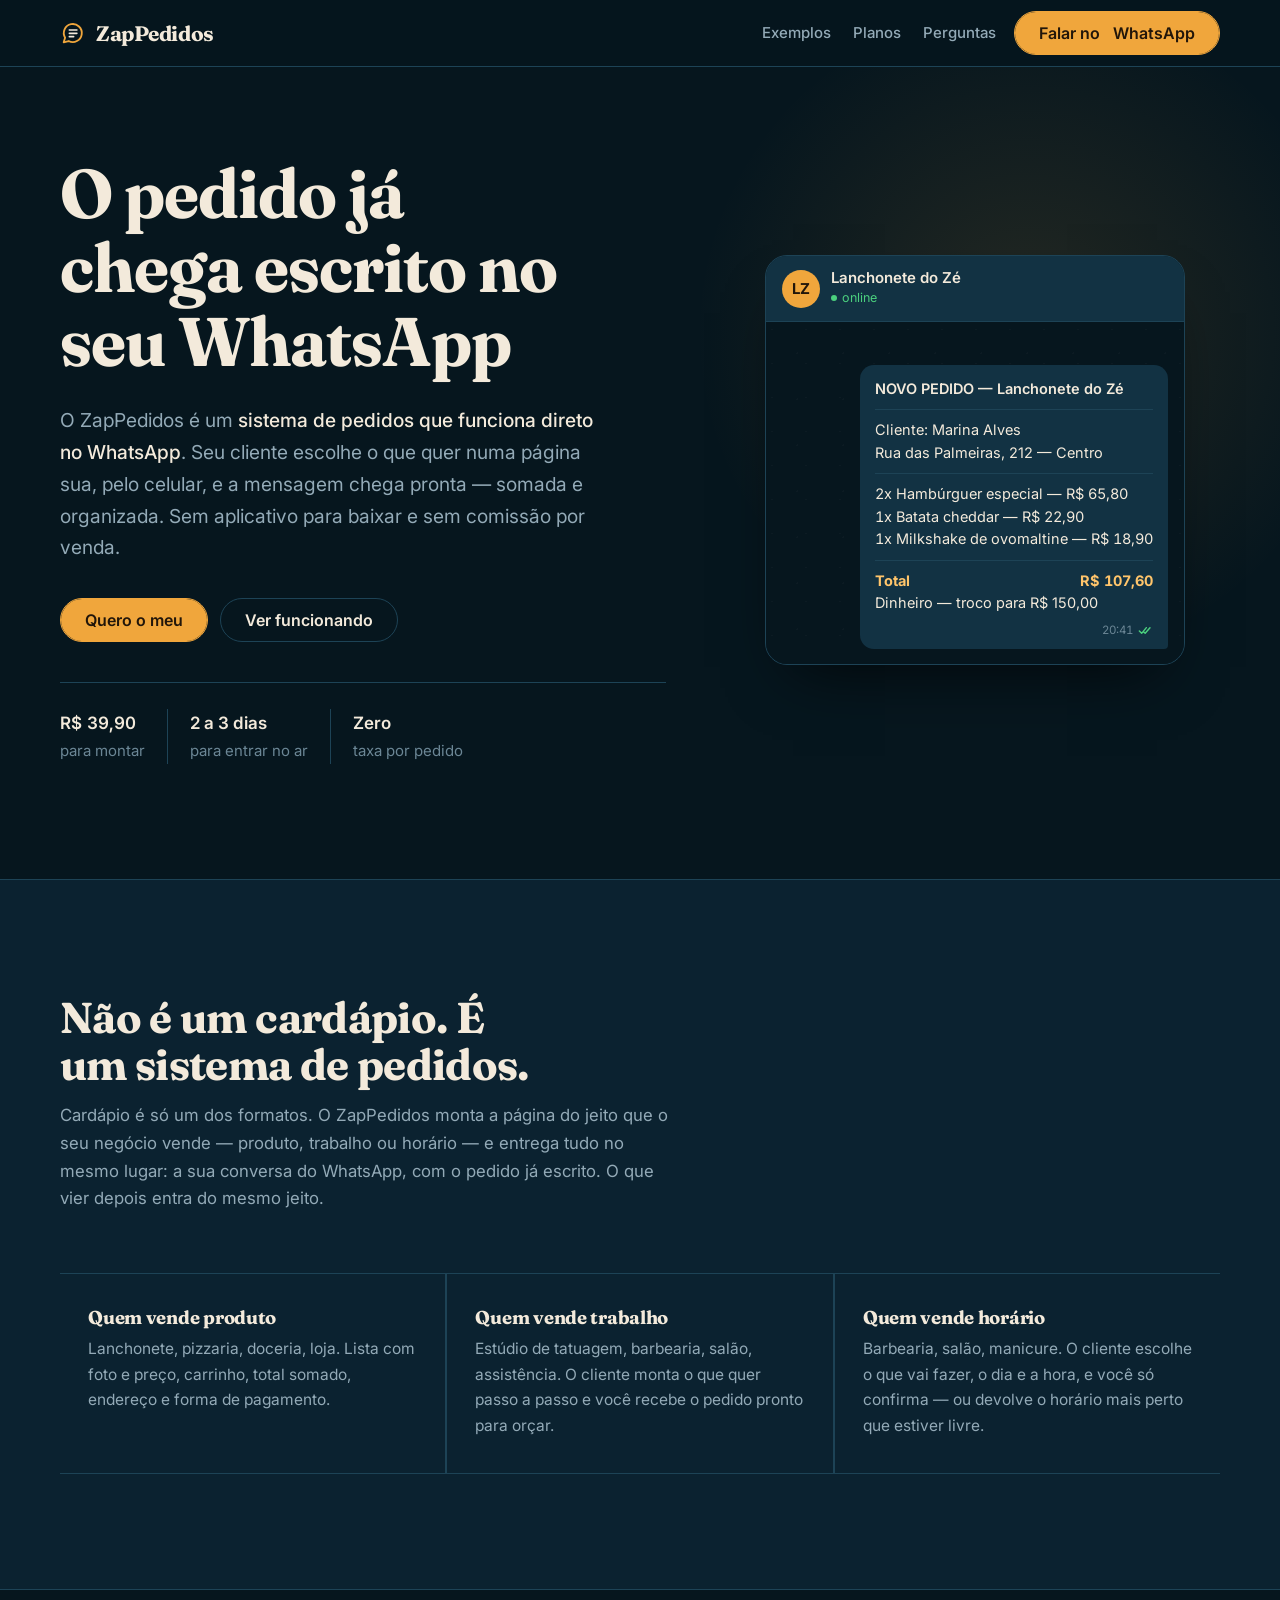
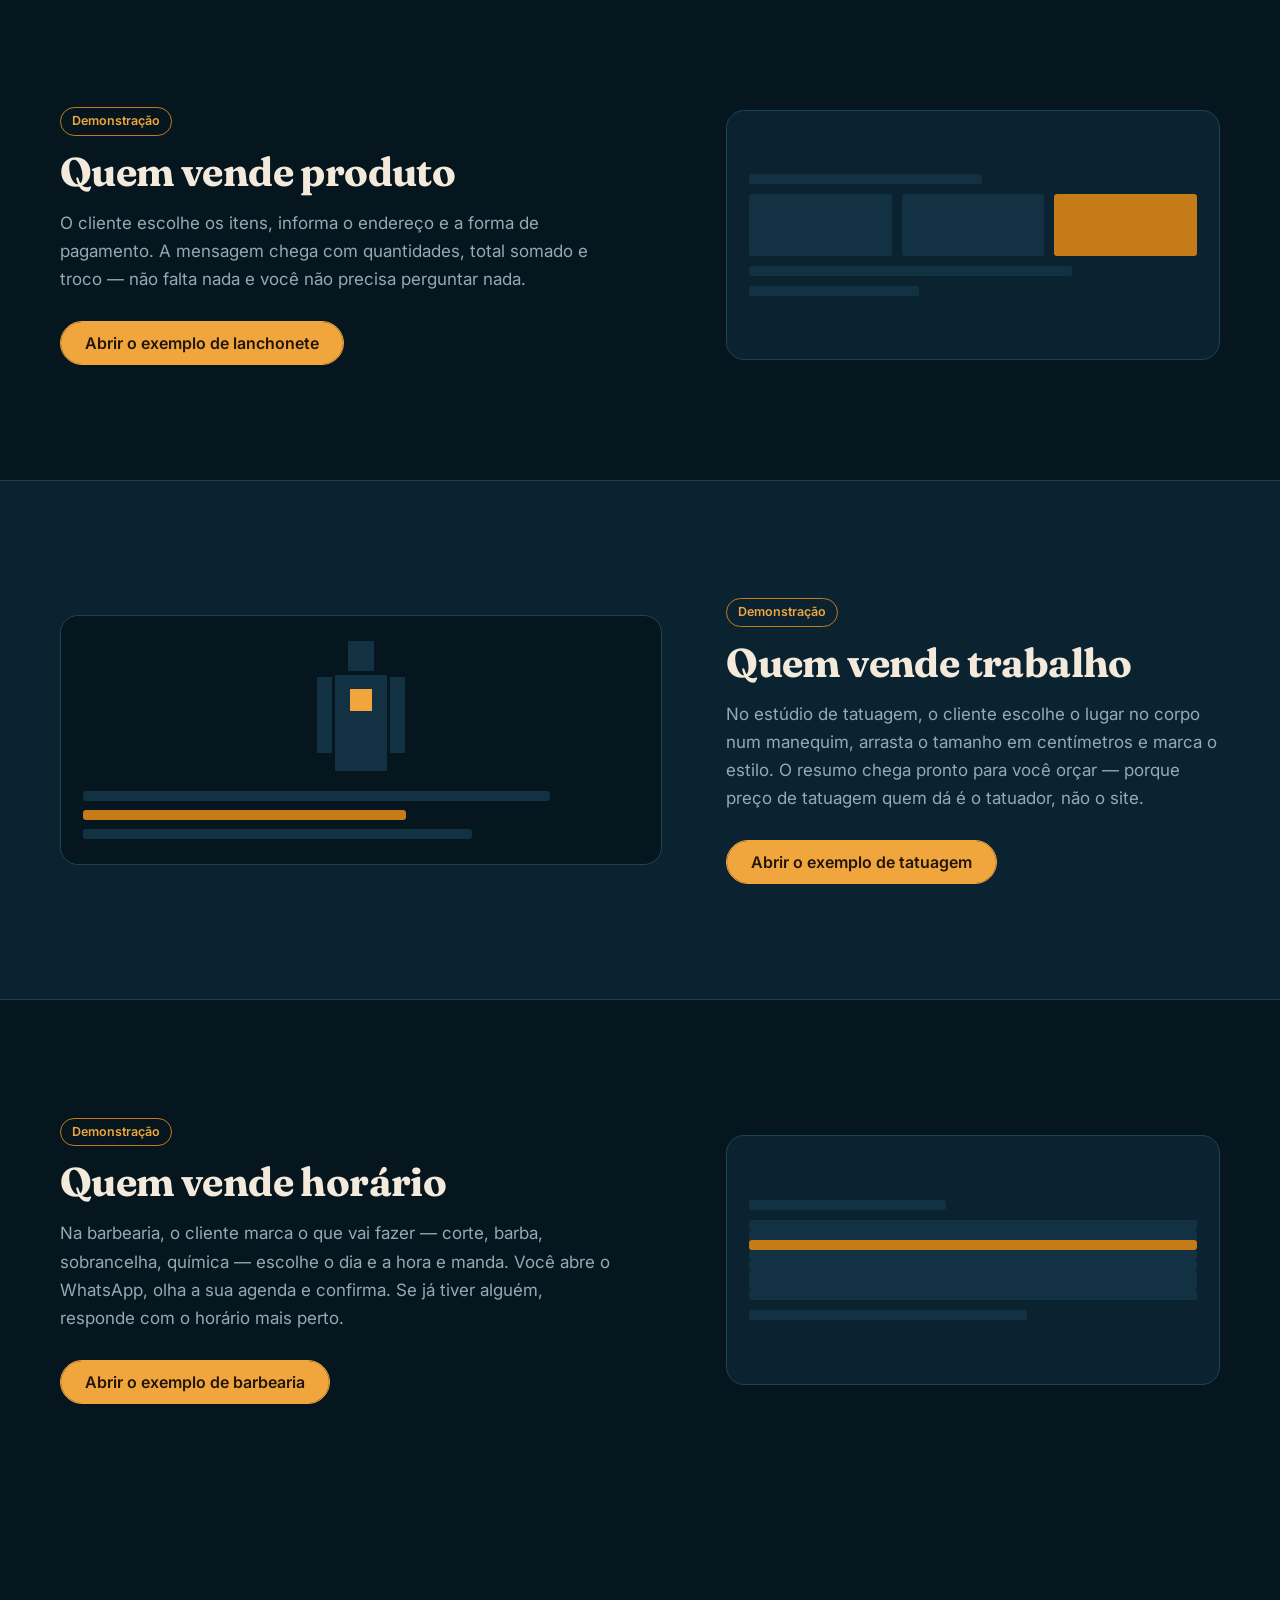
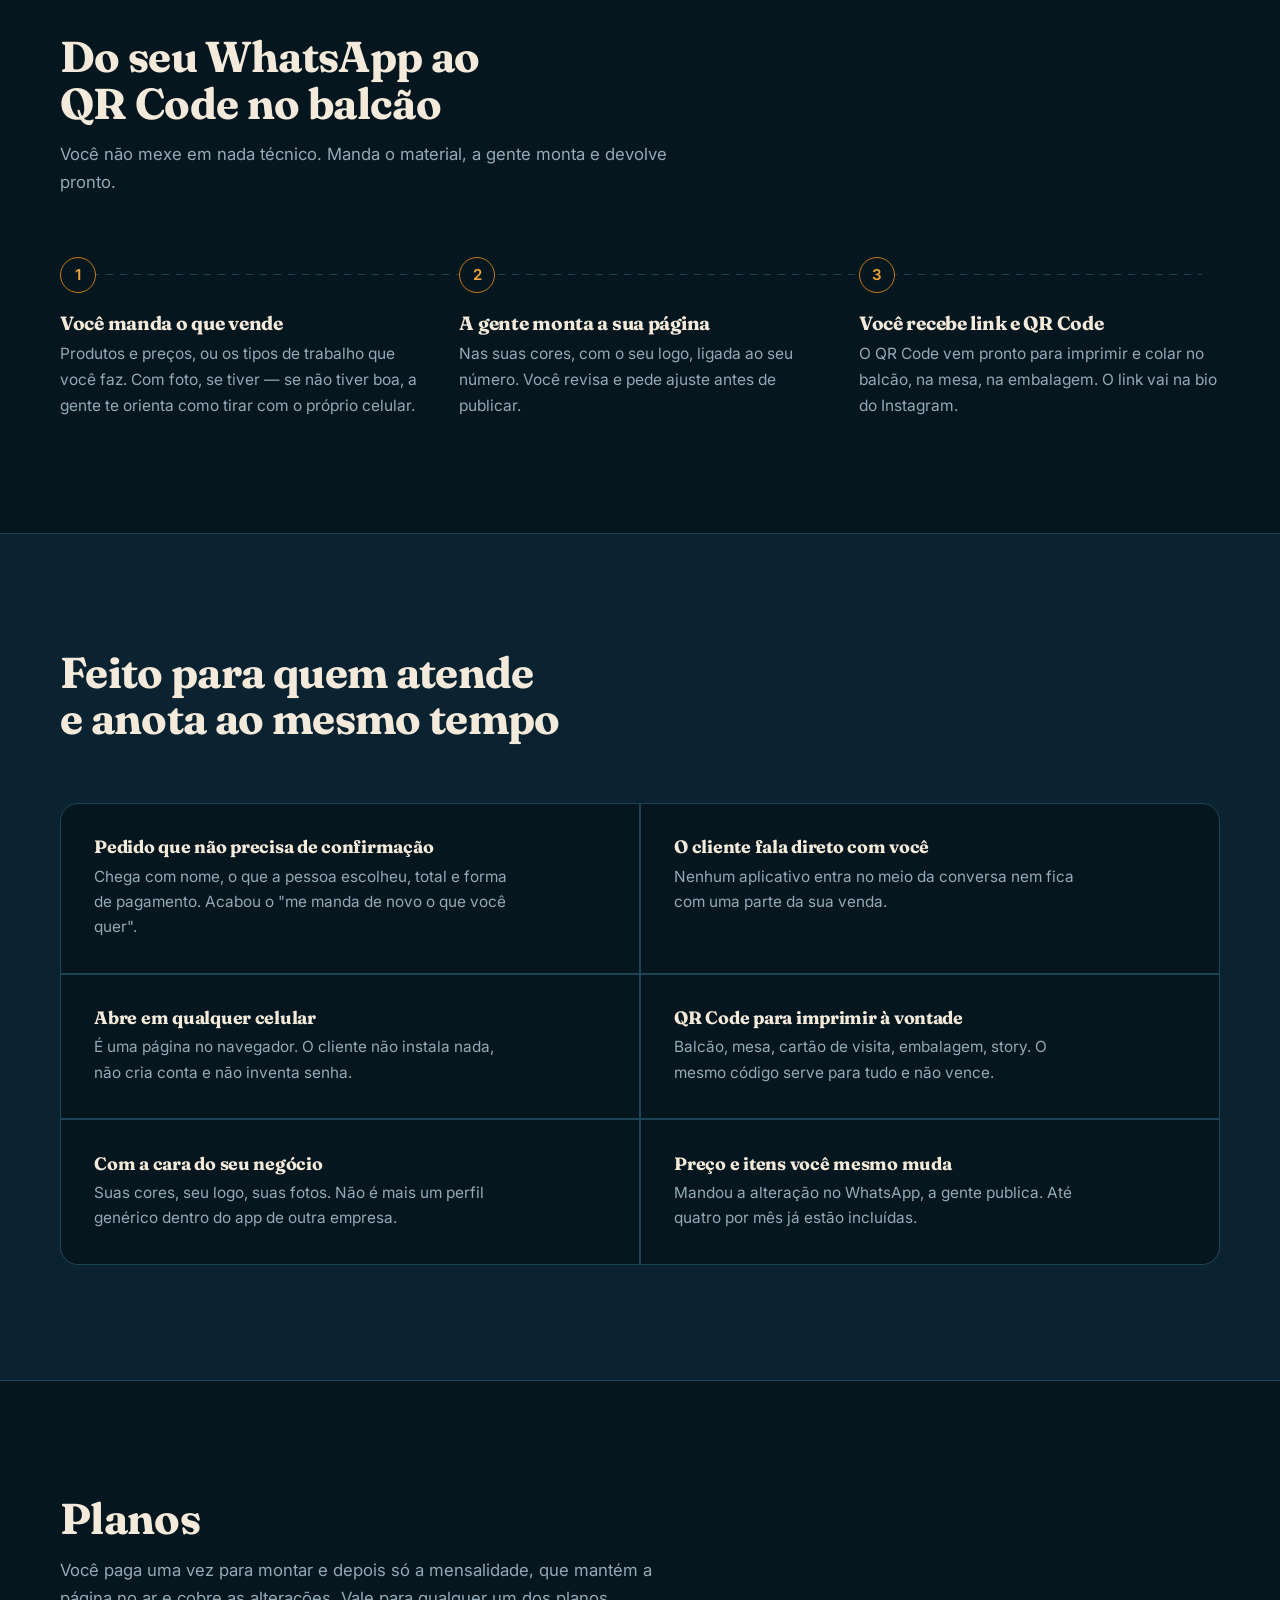
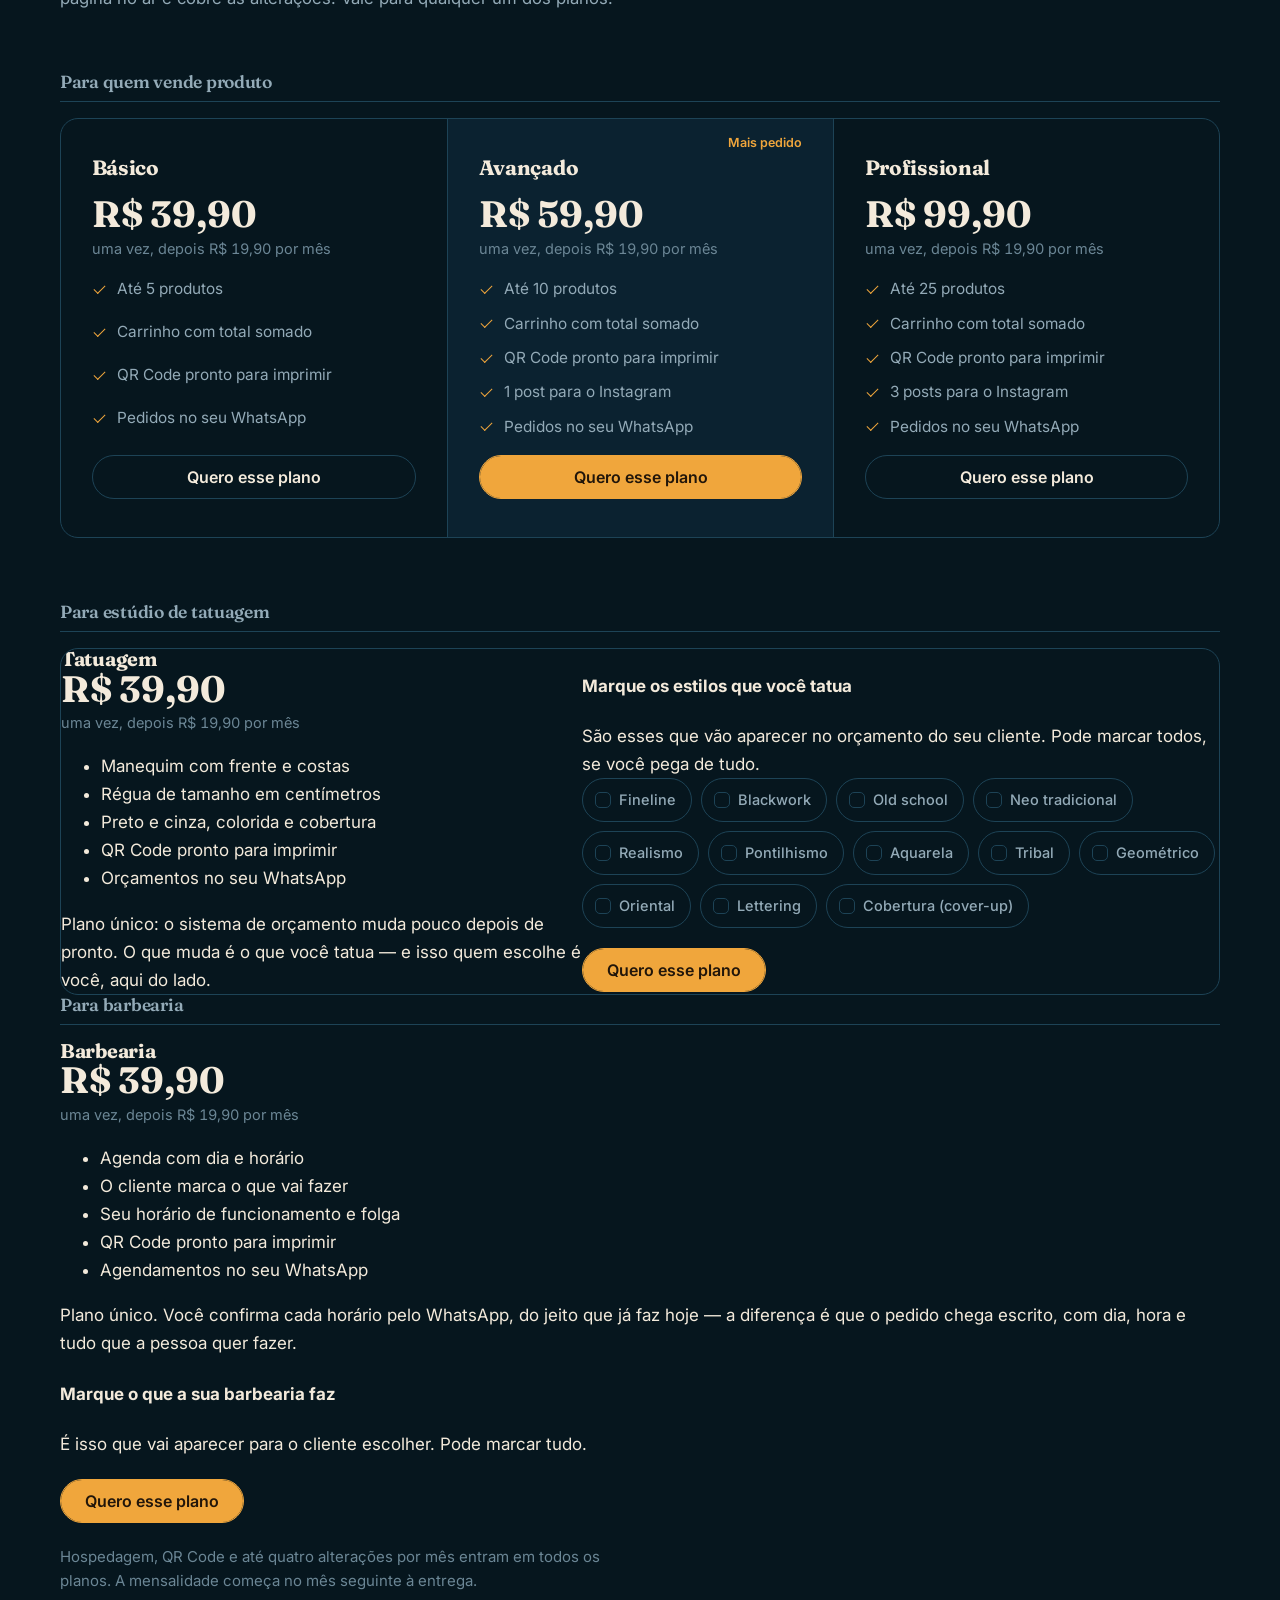
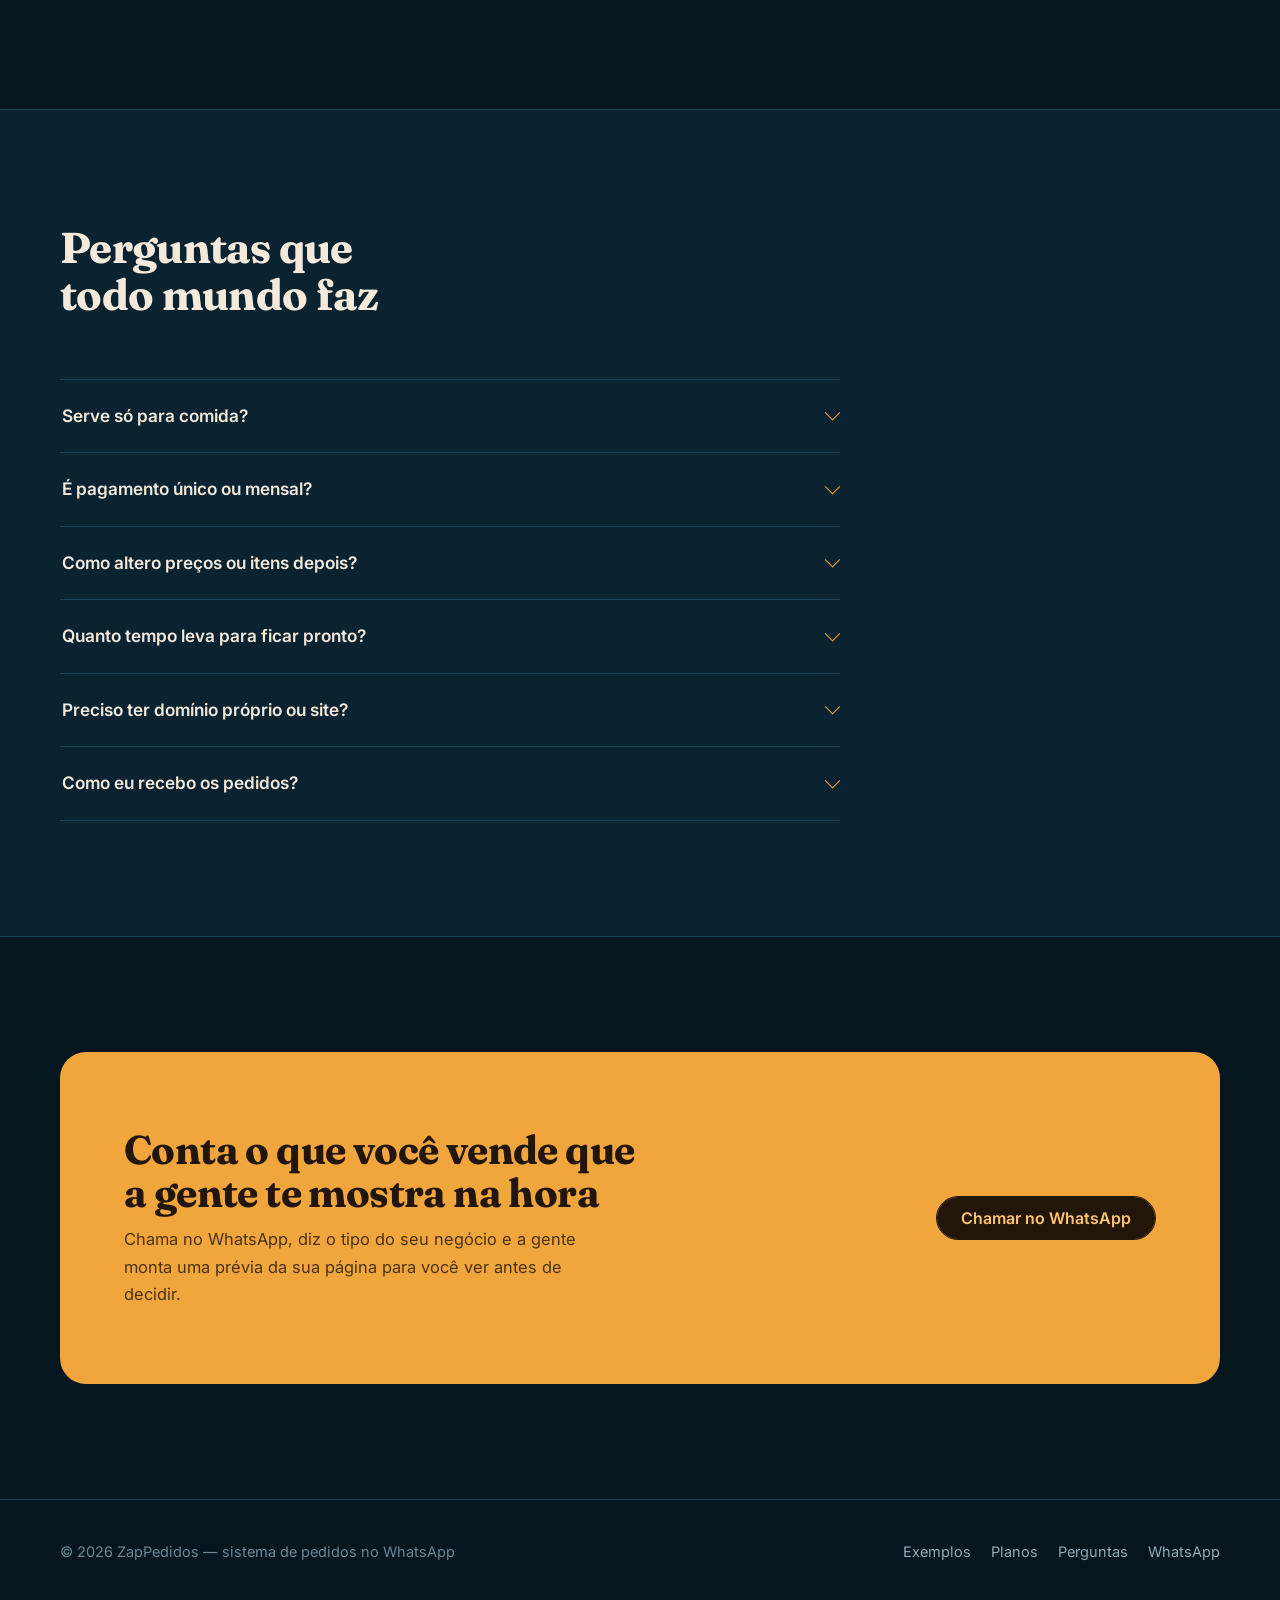
==== commit 745eb681: "Update index.html" ====
--- a/index.html
+++ b/index.html
@@ -4,7 +4,7 @@
 <meta charset="UTF-8">
 <meta name="viewport" content="width=device-width, initial-scale=1.0">
 <title>Sistema de pedidos direto no WhatsApp | ZapPedidos</title>
-<meta name="description" content="O ZapPedidos é um sistema de pedidos que funciona direto no WhatsApp. Seu cliente escolhe numa página sua, pelo celular, e a mensagem chega pronta. Serve para quem vende produto e para quem vende trabalho. A partir de R$ 39,90.">
+<meta name="description" content="O ZapPedidos é um sistema de pedidos que funciona direto no WhatsApp. Seu cliente escolhe numa página sua, pelo celular, e a mensagem chega pronta. Serve para quem vende produto, trabalho ou horário. A partir de R$ 39,90.">
 <link rel="canonical" href="https://zappedidos.shop/">
 <meta name="robots" content="index,follow,max-image-preview:large">
 <meta name="theme-color" content="#06161E">
@@ -17,7 +17,7 @@
 <meta property="og:locale" content="pt_BR">
 <meta property="og:url" content="https://zappedidos.shop/">
 <meta property="og:title" content="Sistema de pedidos direto no WhatsApp">
-<meta property="og:description" content="Seu cliente escolhe numa página sua e o pedido chega escrito no seu WhatsApp. Para quem vende produto e para quem vende trabalho. Sem aplicativo e sem comissão por venda.">
+<meta property="og:description" content="Seu cliente escolhe numa página sua e o pedido chega escrito no seu WhatsApp. Para quem vende produto, trabalho ou horário. Sem aplicativo e sem comissão por venda.">
 <meta property="og:image" content="https://zappedidos.shop/img/og-image.png">
 <meta property="og:image:width" content="1200">
 <meta property="og:image:height" content="630">
@@ -113,7 +113,7 @@
   <div class="col">
     <div class="cabeca surge">
       <h2>Não é um cardápio. É um sistema de pedidos.</h2>
-      <p>Cardápio é só um dos formatos. O ZapPedidos monta a página do jeito que o seu negócio vende e entrega tudo no mesmo lugar: a sua conversa do WhatsApp, com o pedido já escrito.</p>
+      <p>Cardápio é só um dos formatos. O ZapPedidos monta a página do jeito que o seu negócio vende — produto, trabalho ou horário — e entrega tudo no mesmo lugar: a sua conversa do WhatsApp, com o pedido já escrito. O que vier depois entra do mesmo jeito.</p>
     </div>
     <div class="trio surge">
       <div class="trio-item">
@@ -125,8 +125,8 @@
         <p>Estúdio de tatuagem, barbearia, salão, assistência. O cliente monta o que quer passo a passo e você recebe o pedido pronto para orçar.</p>
       </div>
       <div class="trio-item">
-        <h3>O que vier depois</h3>
-        <p>Encomenda, agendamento, reserva. O caminho é sempre o mesmo: a pessoa escolhe numa página sua e chega escrito no seu WhatsApp.</p>
+        <h3>Quem vende horário</h3>
+        <p>Barbearia, salão, manicure. O cliente escolhe o que vai fazer, o dia e a hora, e você só confirma — ou devolve o horário mais perto que estiver livre.</p>
       </div>
     </div>
   </div>
@@ -172,6 +172,26 @@
         <i class="destaque" style="width:58%"></i>
         <i style="width:70%"></i>
       </div>
+    </div>
+  </div>
+</section>
+
+<!-- ============ exemplo 3: horário ============ -->
+<section class="faixa">
+  <div class="col mostra surge">
+    <div class="mostra-texto">
+      <span class="etiqueta">Demonstração</span>
+      <h2>Quem vende horário</h2>
+      <p>Na barbearia, o cliente marca o que vai fazer — corte, barba, sobrancelha, química — escolhe o dia e a hora e manda. Você abre o WhatsApp, olha a sua agenda e confirma. Se já tiver alguém, responde com o horário mais perto.</p>
+      <a class="btn btn-acao" href="barbearia/agenda.html">Abrir o exemplo de barbearia</a>
+    </div>
+    <div class="tela" aria-hidden="true">
+      <i style="width:44%"></i>
+      <div class="agenda-mini">
+        <i></i><i></i><i class="destaque"></i><i></i>
+        <i></i><i></i><i></i><i></i>
+      </div>
+      <i style="width:62%"></i>
     </div>
   </div>
 </section>
@@ -296,7 +316,7 @@
 
     <h3 class="grupo-titulo grupo-separado surge">Para estúdio de tatuagem</h3>
     <div class="plano-tattoo surge">
-      <div class="tattoo-oferta">
+      <div class="servico-oferta">
         <h3>Tatuagem</h3>
         <div>
           <div class="valor num">R$ 39,90</div>
@@ -309,17 +329,43 @@
           <li>QR Code pronto para imprimir</li>
           <li>Orçamentos no seu WhatsApp</li>
         </ul>
-        <p class="tattoo-nota">Plano único: o sistema de orçamento muda pouco depois de pronto. O que muda é o que você tatua — e isso quem escolhe é você, aqui do lado.</p>
-      </div>
-
-      <div class="tattoo-escolha">
+        <p class="servico-nota">Plano único: o sistema de orçamento muda pouco depois de pronto. O que muda é o que você tatua — e isso quem escolhe é você, aqui do lado.</p>
+      </div>
+
+      <div class="servico-escolha">
         <h4>Marque os estilos que você tatua</h4>
-        <p class="tattoo-dica">São esses que vão aparecer no orçamento do seu cliente. Pode marcar todos, se você pega de tudo.</p>
+        <p class="servico-dica">São esses que vão aparecer no orçamento do seu cliente. Pode marcar todos, se você pega de tudo.</p>
         <div class="estilos" id="estilos"></div>
         <a class="btn btn-acao" id="botao-tattoo">Quero esse plano</a>
       </div>
     </div>
 
+    <h3 class="grupo-titulo surge">Para barbearia</h3>
+    <div class="plano-servico surge">
+      <div class="servico-oferta">
+        <h3>Barbearia</h3>
+        <div>
+          <div class="valor num">R$ 39,90</div>
+          <div class="mensal num">uma vez, depois R$ 19,90 por mês</div>
+        </div>
+        <ul>
+          <li>Agenda com dia e horário</li>
+          <li>O cliente marca o que vai fazer</li>
+          <li>Seu horário de funcionamento e folga</li>
+          <li>QR Code pronto para imprimir</li>
+          <li>Agendamentos no seu WhatsApp</li>
+        </ul>
+        <p class="servico-nota">Plano único. Você confirma cada horário pelo WhatsApp, do jeito que já faz hoje — a diferença é que o pedido chega escrito, com dia, hora e tudo que a pessoa quer fazer.</p>
+      </div>
+
+      <div class="servico-escolha">
+        <h4>Marque o que a sua barbearia faz</h4>
+        <p class="servico-dica">É isso que vai aparecer para o cliente escolher. Pode marcar tudo.</p>
+        <div class="estilos" id="servicos-barbearia"></div>
+        <a class="btn btn-acao" id="botao-barbearia">Quero esse plano</a>
+      </div>
+    </div>
+
     <p class="nota">Hospedagem, QR Code e até quatro alterações por mês entram em todos os planos. A mensalidade começa no mês seguinte à entrega.</p>
   </div>
 </section>
@@ -333,7 +379,7 @@
     <div class="perguntas surge">
       <details>
         <summary>Serve só para comida?</summary>
-        <p>Não. O ZapPedidos é um sistema de pedidos, e comida é só o caso mais comum. Hoje já roda em estúdio de tatuagem, com manequim e régua de tamanho em vez de carrinho. Serve para barbearia, salão, doceria, loja de roupa, assistência técnica e qualquer negócio que hoje anota pedido ou orçamento no WhatsApp.</p>
+        <p>Não. O ZapPedidos é um sistema de pedidos, e comida é só o caso mais comum. Hoje já roda em estúdio de tatuagem, com manequim e régua de tamanho em vez de carrinho, e em barbearia, com agenda de dia e hora. Serve para salão, doceria, loja de roupa, assistência técnica e qualquer negócio que hoje anota pedido, orçamento ou horário no WhatsApp.</p>
       </details>
       <details>
         <summary>É pagamento único ou mensal?</summary>
@@ -392,10 +438,10 @@
   "@graph":[
     {"@type":"Service","name":"ZapPedidos — sistema de pedidos direto no WhatsApp",
      "url":"https://zappedidos.shop/","areaServed":"BR","inLanguage":"pt-BR",
-     "description":"Sistema de pedidos com página própria, link e QR Code, que envia o pedido pronto para o WhatsApp do negócio. Para quem vende produto e para quem vende trabalho, como estúdio de tatuagem.",
-     "offers":{"@type":"AggregateOffer","priceCurrency":"BRL","lowPrice":"39.90","highPrice":"99.90","offerCount":"4"}},
+     "description":"Sistema de pedidos com página própria, link e QR Code, que envia o pedido pronto para o WhatsApp do negócio. Para quem vende produto, quem vende trabalho e quem vende horário.",
+     "offers":{"@type":"AggregateOffer","priceCurrency":"BRL","lowPrice":"39.90","highPrice":"99.90","offerCount":"5"}},
     {"@type":"FAQPage","mainEntity":[
-      {"@type":"Question","name":"Serve só para comida?","acceptedAnswer":{"@type":"Answer","text":"Não. O ZapPedidos é um sistema de pedidos e comida é só o caso mais comum. Já roda em estúdio de tatuagem, com manequim e régua de tamanho, e serve para barbearia, salão, doceria, loja e qualquer negócio que anote pedido ou orçamento no WhatsApp."}},
+      {"@type":"Question","name":"Serve só para comida?","acceptedAnswer":{"@type":"Answer","text":"Não. O ZapPedidos é um sistema de pedidos e comida é só o caso mais comum. Já roda em estúdio de tatuagem, com manequim e régua de tamanho, e em barbearia, com agenda de dia e hora. Serve para salão, doceria, loja e qualquer negócio que anote pedido, orçamento ou horário no WhatsApp."}},
       {"@type":"Question","name":"É pagamento único ou mensal?","acceptedAnswer":{"@type":"Answer","text":"O valor do plano é pago uma vez, na montagem. Depois fica R$ 19,90 por mês, que mantém a página no ar e cobre as alterações do mês."}},
       {"@type":"Question","name":"Como altero preços ou itens depois?","acceptedAnswer":{"@type":"Answer","text":"Manda no WhatsApp o que mudou e a gente publica. A mensalidade inclui até quatro alterações por mês."}},
       {"@type":"Question","name":"Quanto tempo leva para ficar pronto?","acceptedAnswer":{"@type":"Answer","text":"De dois a três dias úteis depois que você mandar o material."}},
